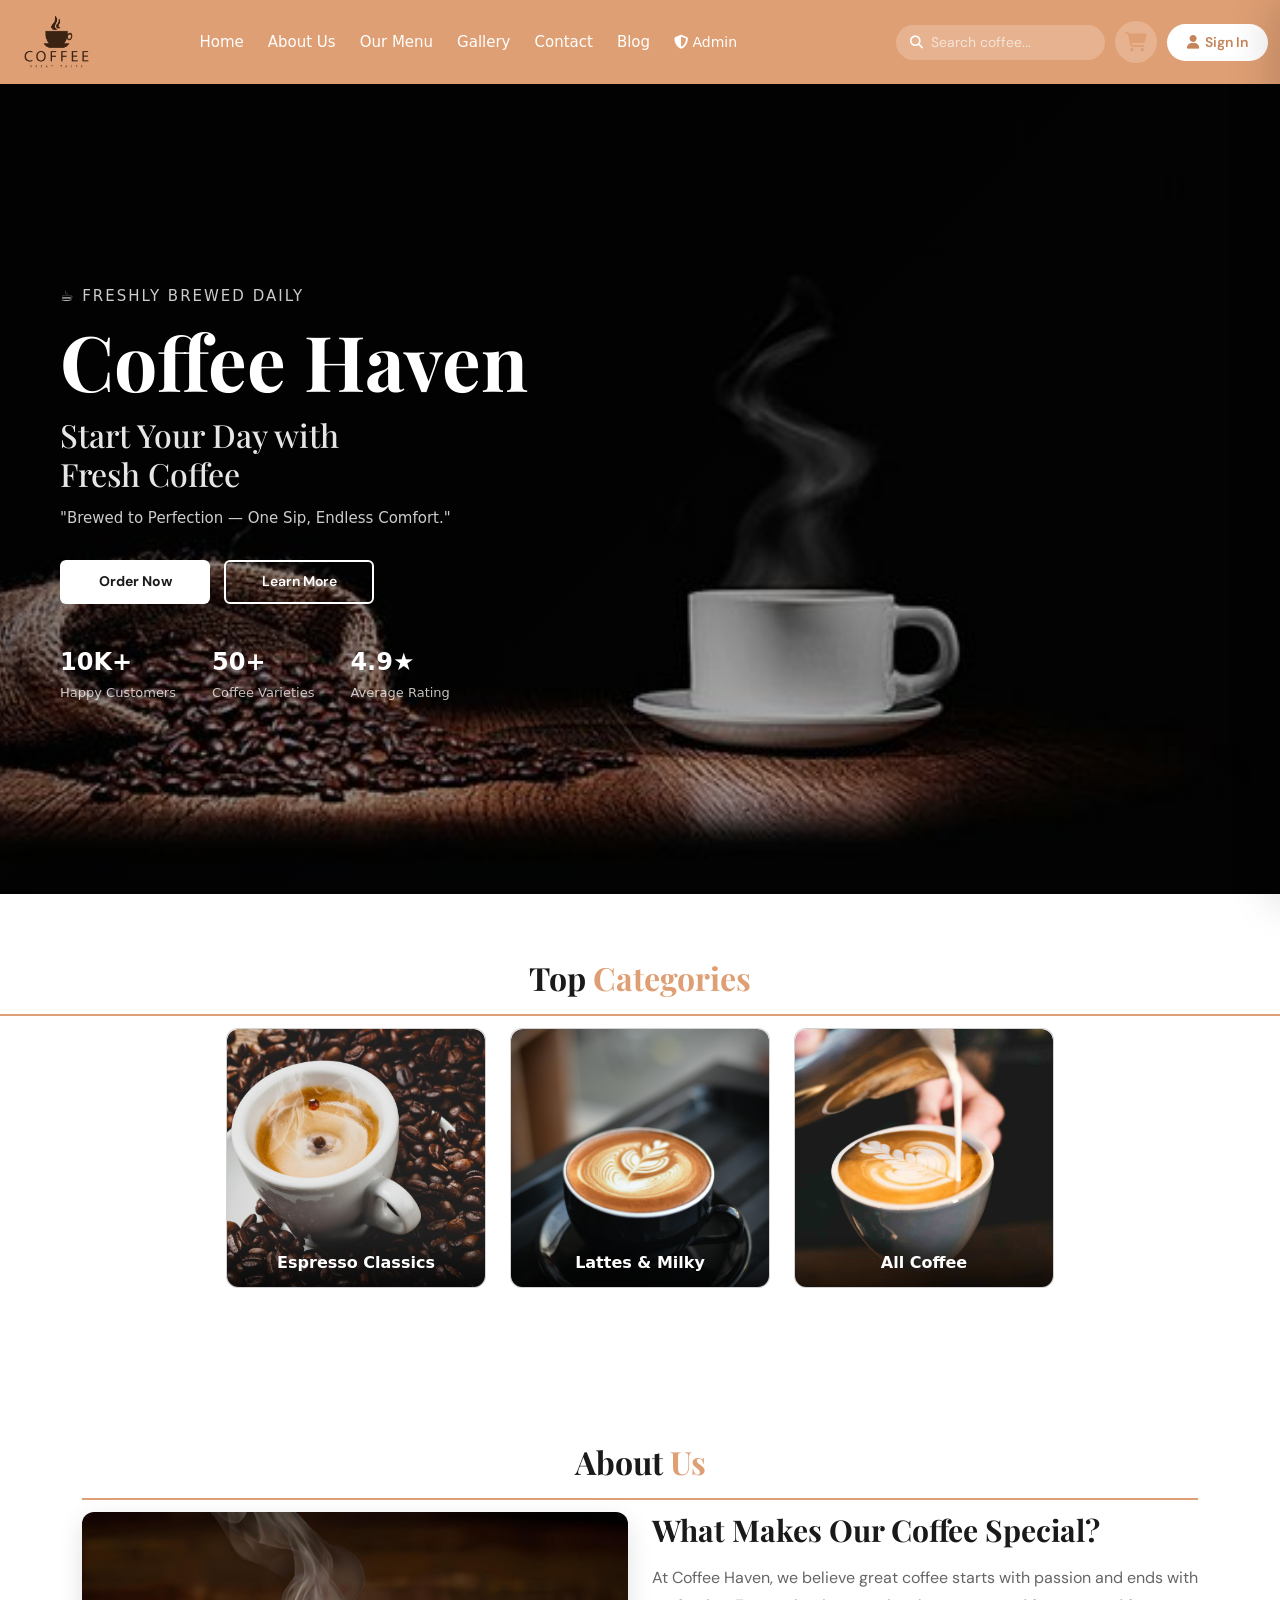
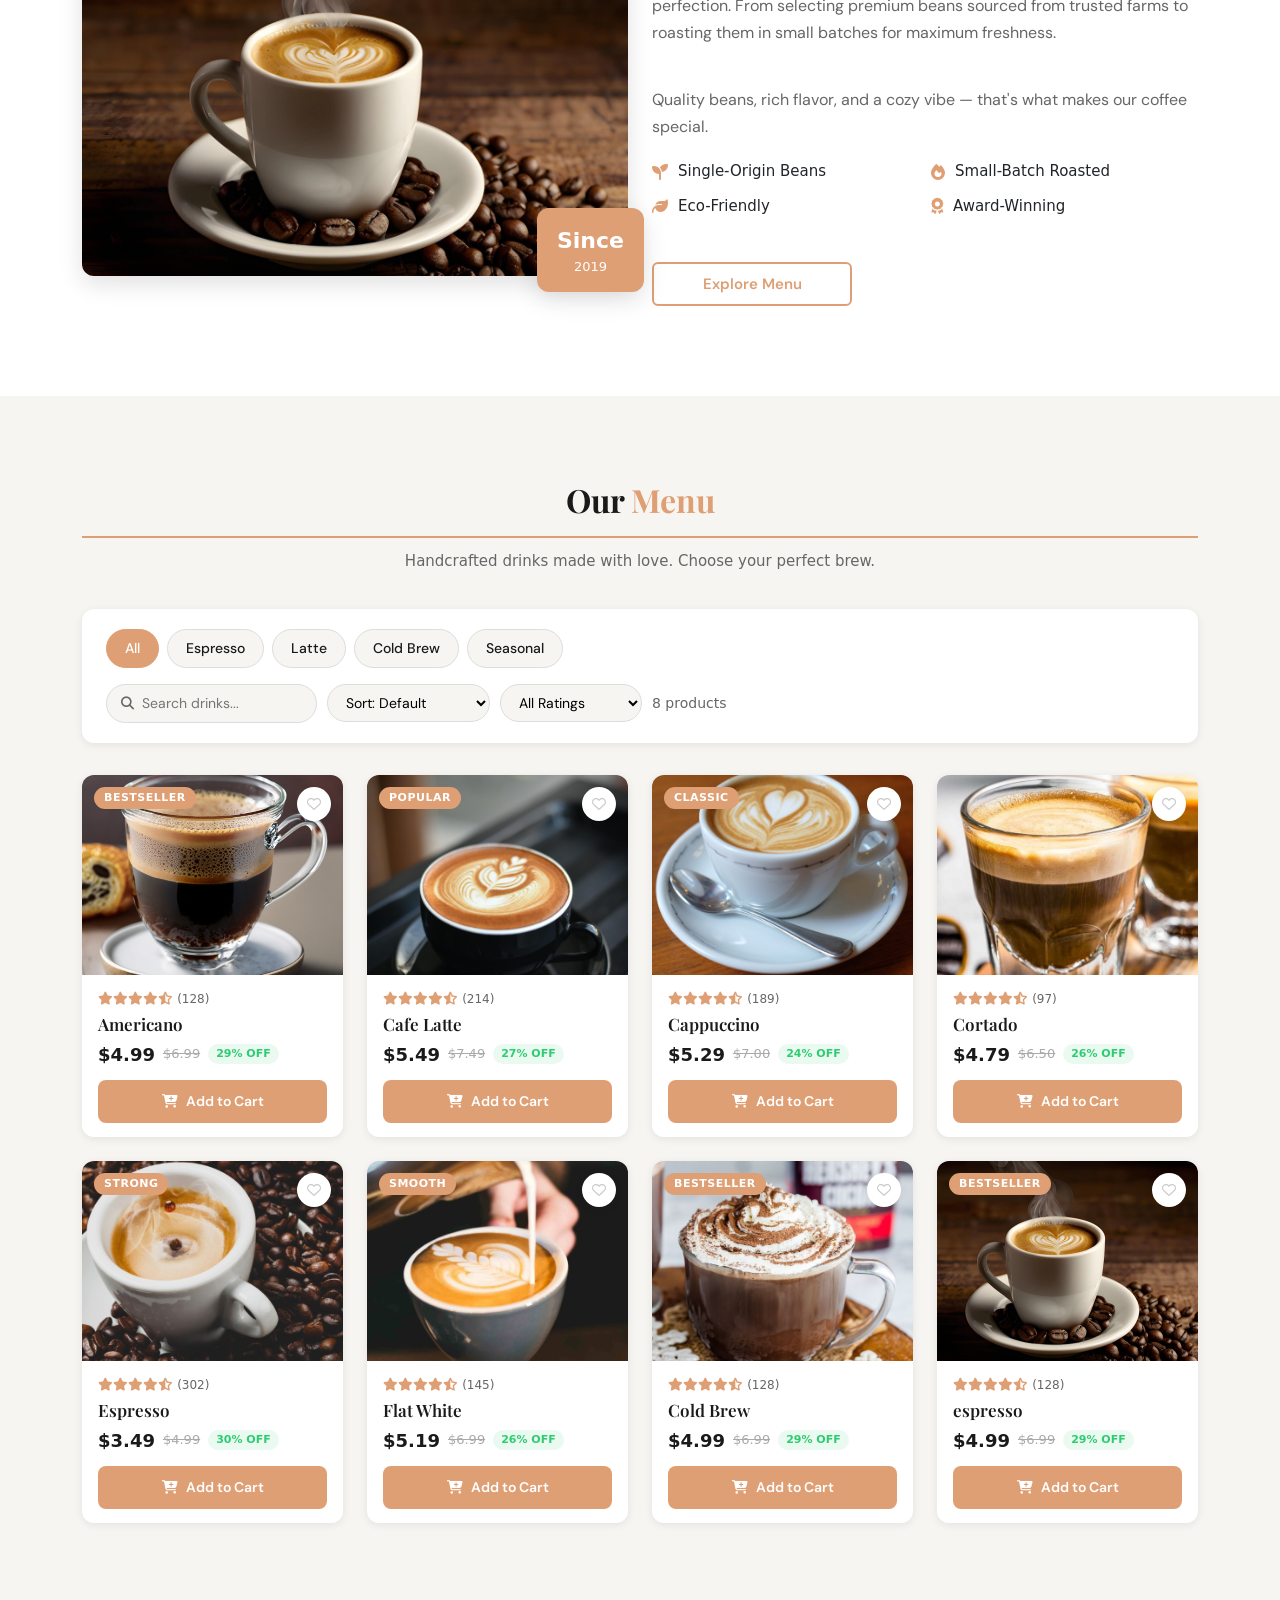
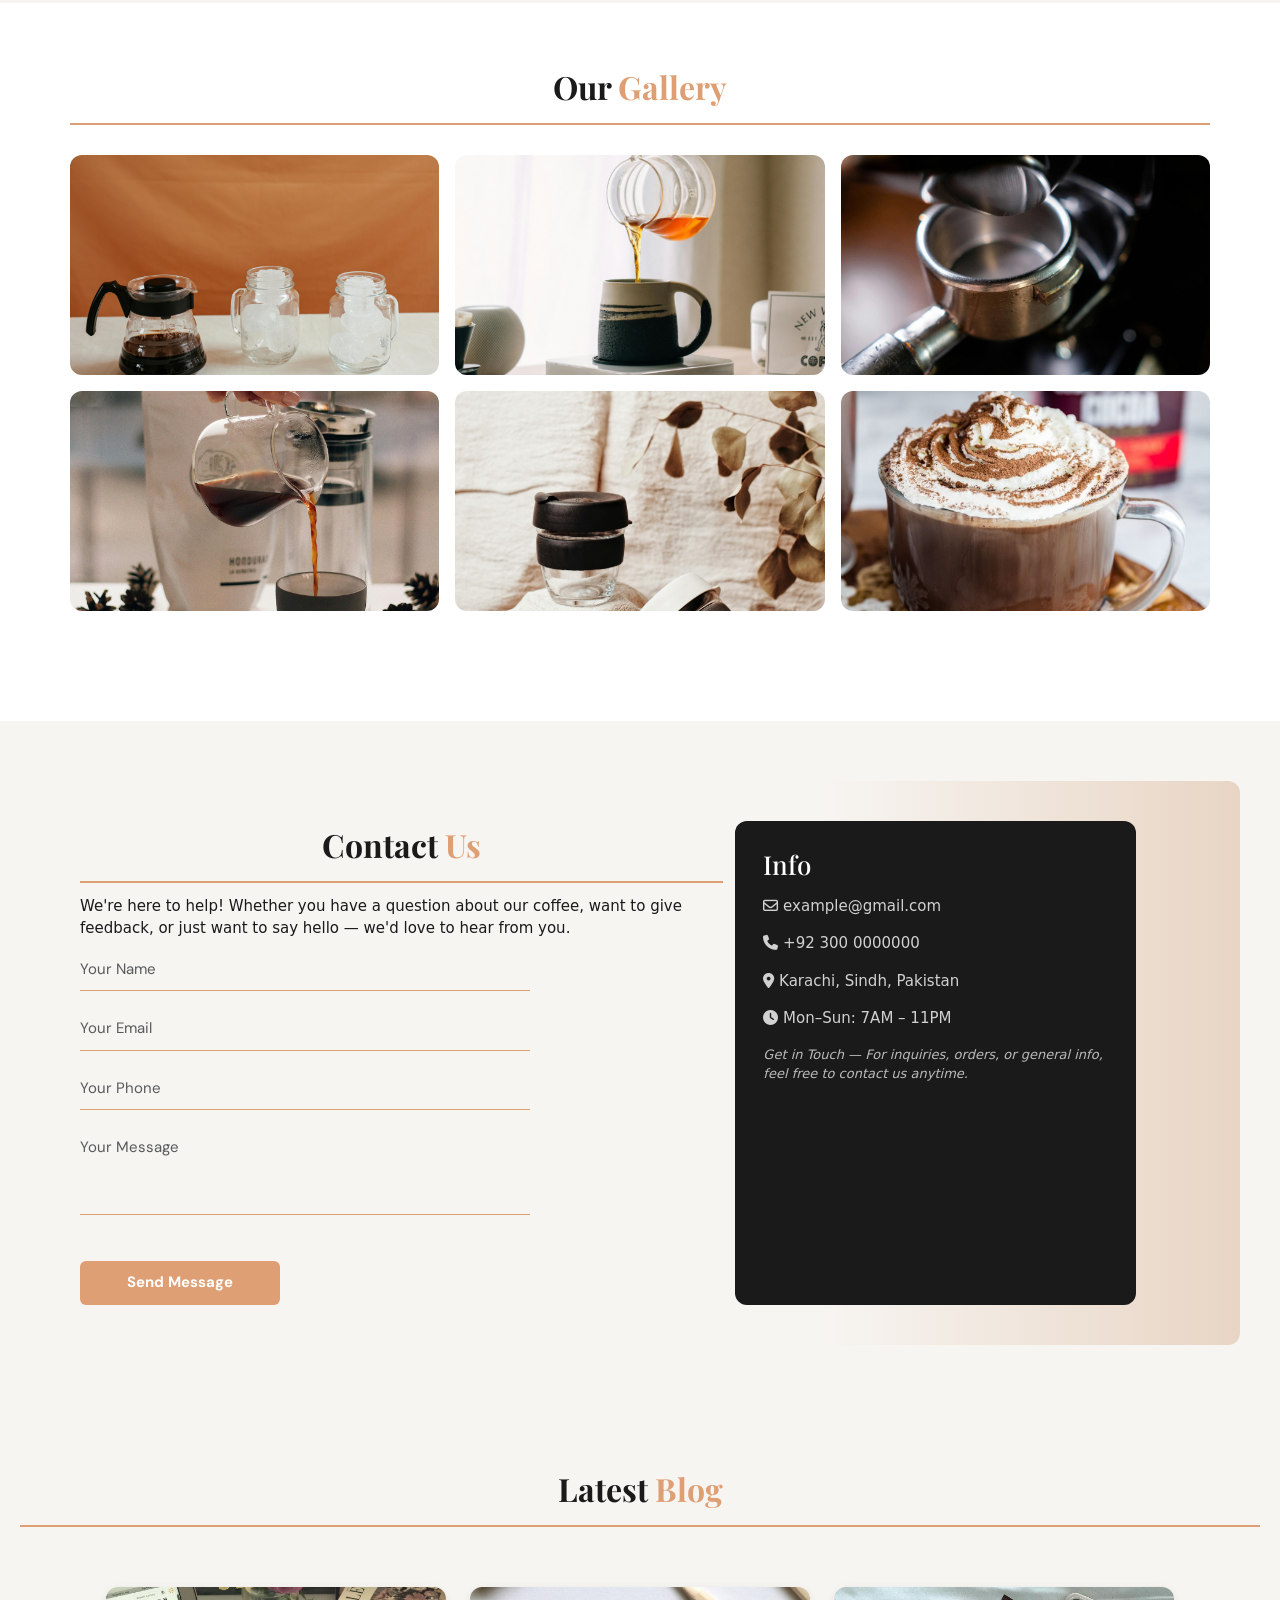
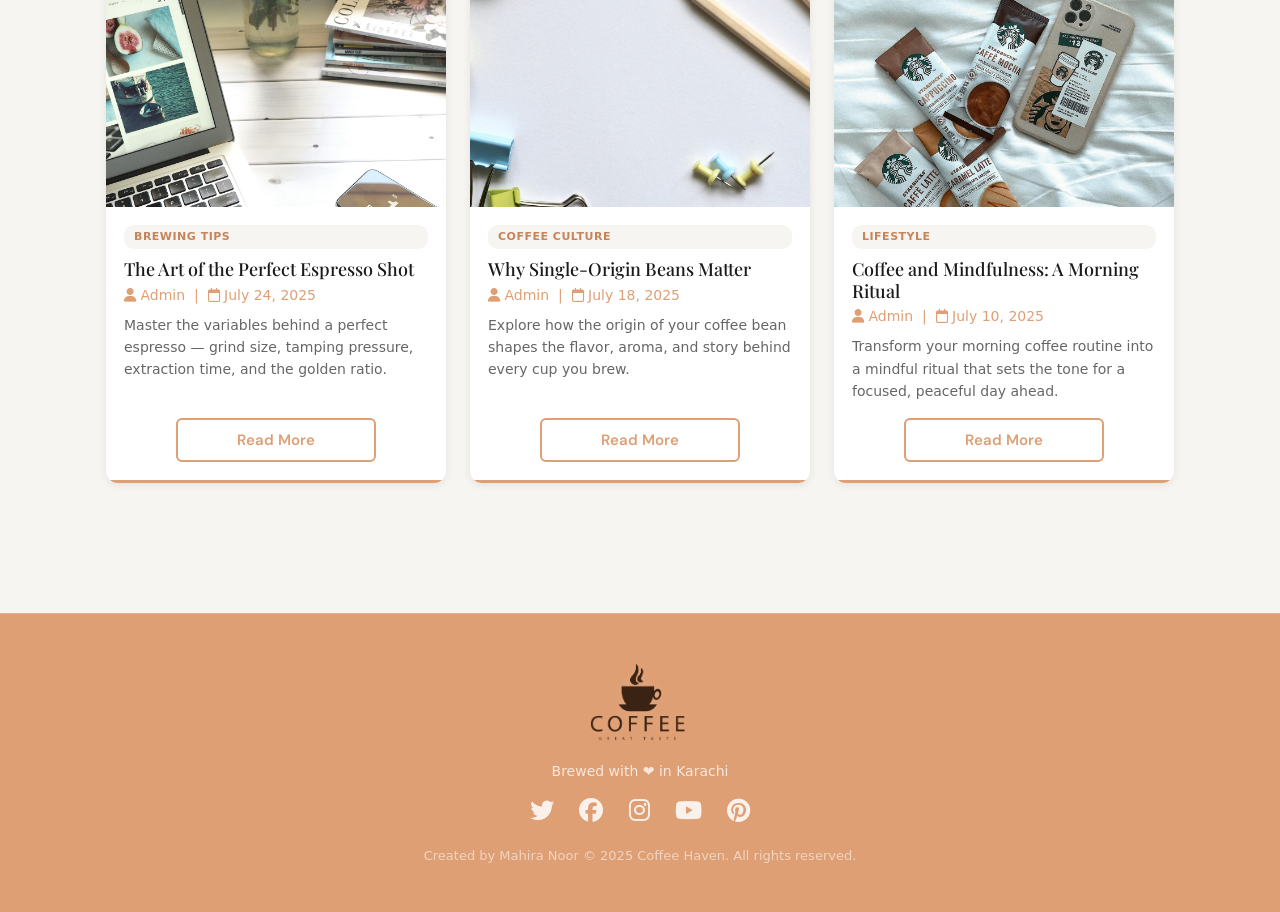
==== index.html @ 4f248456 "first commit" ====
<!DOCTYPE html>
<html lang="en">
<head>
  <meta charset="UTF-8">
  <meta name="viewport" content="width=device-width, initial-scale=1.0">
  <meta http-equiv="Cache-Control" content="no-cache, no-store, must-revalidate">
  <meta http-equiv="Pragma" content="no-cache">
  <meta http-equiv="Expires" content="0">
  <title>Coffee Haven — Premium Coffee Shop</title>
  <link rel="stylesheet" href="style.css">
  <!-- <link rel="stylesheet" href="saas.css"> -->
  <link rel="stylesheet" href="https://cdn.jsdelivr.net/npm/bootstrap@5.3.0/dist/css/bootstrap.min.css">
  <link rel="stylesheet" href="https://cdnjs.cloudflare.com/ajax/libs/font-awesome/6.7.2/css/all.min.css" crossorigin="anonymous" referrerpolicy="no-referrer" />
  <link href="https://fonts.googleapis.com/css2?family=Playfair+Display:wght@500;700&family=DM+Sans:wght@400;500;600&display=swap" rel="stylesheet">
</head>
<body>

<!-- ══════════════════════════════════════ -->
<!--  NAVBAR                               -->
<!-- ══════════════════════════════════════ -->
<nav class="navbar navbar-expand-lg" id="navbar">
  <div class="container-fluid nav-inner">
    <a class="navbar-brand" href="#" id="logo">
      <img src="assets/coffee%20png.png" alt="Coffee Haven" onerror="this.style.display='none'">
    </a>

    <button class="navbar-toggler" type="button" data-bs-toggle="collapse" data-bs-target="#navbarContent">
      <i class="fa-solid fa-bars" style="color:white; font-size:20px;"></i>
    </button>

    <div class="collapse navbar-collapse" id="navbarContent">
      <ul class="navbar-nav me-auto mb-2 mb-lg-0">
        <li class="nav-item"><a class="nav-link active" href="#">Home</a></li>
        <li class="nav-item"><a class="nav-link" href="#about">About Us</a></li>
        <li class="nav-item"><a class="nav-link" href="#menu">Our Menu</a></li>
        <li class="nav-item"><a class="nav-link" href="#gallery">Gallery</a></li>
        <li class="nav-item"><a class="nav-link" href="#contact">Contact</a></li>
        <li class="nav-item"><a class="nav-link" href="#blog">Blog</a></li>
        <li class="nav-item">
          <a class="nav-link admin-link" href="#" onclick="Admin.open(); return false;">
            <i class="fa-solid fa-shield-halved"></i> Admin
          </a>
        </li>
      </ul>

      <div class="nav-actions">
        <div class="nav-search-wrap">
          <i class="fa-solid fa-magnifying-glass"></i>
          <input type="text" id="navSearchInput" placeholder="Search coffee...">
        </div>

        <!-- Cart button -->
        <button class="nav-icon-btn" onclick="Cart.openSidebar()" title="Cart">
          <i class="fa-solid fa-cart-shopping"></i>
          <span class="cart-badge" id="cartBadge" style="display:none;">0</span>
        </button>

        <!-- Auth button (guest) -->
        <button class="nav-auth-btn" id="authBtn" onclick="Auth.showAuthModal('login')">
          <i class="fa-solid fa-user"></i> Sign In
        </button>

        <!-- Profile button (logged in) -->
        <button class="nav-profile-btn" id="profileBtn" onclick="Auth.showProfile()" style="display:none;">
          <span class="user-initial">U</span>
        </button>
      </div>
    </div>
  </div>
</nav>

<!-- ══════════════════════════════════════ -->
<!--  HERO SECTION                         -->
<!-- ══════════════════════════════════════ -->
<section id="home">
  <div class="hero-overlay"></div>
  <div class="content">
    <p class="hero-eyebrow">☕ Freshly Brewed Daily</p>
    <h2>Coffee Haven</h2>
    <h3>Start Your Day with<br>Fresh Coffee</h3>
    <p class="hero-tagline">"Brewed to Perfection — One Sip, Endless Comfort."</p>
    <div class="hero-btns">
      <button id="btn" onclick="document.getElementById('menu').scrollIntoView({behavior:'smooth'})">Order Now</button>
      <button class="hero-outline-btn" onclick="document.getElementById('about').scrollIntoView({behavior:'smooth'})">Learn More</button>
    </div>
    <div class="hero-stats">
      <div class="hero-stat"><strong>10K+</strong><span>Happy Customers</span></div>
      <div class="hero-stat"><strong>50+</strong><span>Coffee Varieties</span></div>
      <div class="hero-stat"><strong>4.9★</strong><span>Average Rating</span></div>
    </div>
  </div>
</section>

<!-- ══════════════════════════════════════ -->
<!--  TOP CATEGORIES                       -->
<!-- ══════════════════════════════════════ -->
<section id="top-cards">
  <div class="heading">Top <span>Categories</span></div>
  <div class="container">
    <div class="row">
      <div class="col-md-4 py-0 py-md-0">
        <div class="card cat-card" onclick="Products.setCategory('espresso'); document.getElementById('menu').scrollIntoView({behavior:'smooth'})">
          <img src="assets/espresso.jpg" alt="Espresso" onerror="this.src='assets/coffee%20png.png'">
          <div class="cat-label">Espresso Classics</div>
        </div>
      </div>
      <div class="col-md-4 py-0 py-md-0">
        <div class="card cat-card" onclick="Products.setCategory('latte'); document.getElementById('menu').scrollIntoView({behavior:'smooth'})">
          <img src="assets/cafe-latte.png" alt="Lattes" onerror="this.src='assets/coffee%20png.png'">
          <div class="cat-label">Lattes & Milky</div>
        </div>
      </div>
      <div class="col-md-4 py-0 py-md-0">
        <div class="card cat-card" onclick="Products.setCategory('all'); document.getElementById('menu').scrollIntoView({behavior:'smooth'})">
          <img src="assets/flat%20white.jpg" alt="All Coffee" onerror="this.src='assets/coffee%20png.png'">
          <div class="cat-label">All Coffee</div>
        </div>
      </div>
    </div>
  </div>
</section>

<!-- ══════════════════════════════════════ -->
<!--  ABOUT SECTION                        -->
<!-- ══════════════════════════════════════ -->
<section id="about">
  <div class="container">
    <div class="heading">About <span>Us</span></div>
    <div class="row align-items-center">
      <div class="col-md-6">
        <div class="about-img-wrap">
          <img src="assets/Free-Coffee-HD-image-Ai-Generated-Graphics-94843572-1.jpg" alt="About Coffee Haven" onerror="this.src='assets/coffee%20png.png'">
          <div class="about-badge"><strong>Since</strong> 2019</div>
        </div>
      </div>
      <div class="col-md-6">
        <h3>What Makes Our Coffee Special?</h3>
        <p>At Coffee Haven, we believe great coffee starts with passion and ends with perfection. From selecting premium beans sourced from trusted farms to roasting them in small batches for maximum freshness.</p>
        <br>
        <p>Quality beans, rich flavor, and a cozy vibe — that's what makes our coffee special.</p>
        <div class="about-features">
          <div class="about-feature"><i class="fa-solid fa-seedling"></i><span>Single-Origin Beans</span></div>
          <div class="about-feature"><i class="fa-solid fa-fire"></i><span>Small-Batch Roasted</span></div>
          <div class="about-feature"><i class="fa-solid fa-leaf"></i><span>Eco-Friendly</span></div>
          <div class="about-feature"><i class="fa-solid fa-award"></i><span>Award-Winning</span></div>
        </div>
        <button id="about-btn" onclick="document.getElementById('menu').scrollIntoView({behavior:'smooth'})">Explore Menu</button>
      </div>
    </div>
  </div>
</section>

<!-- ══════════════════════════════════════ -->
<!--  MENU / PRODUCT CATALOG              -->
<!-- ══════════════════════════════════════ -->
<section id="menu">
  <div class="container">
    <div class="heading">Our <span>Menu</span></div>
    <p class="section-sub">Handcrafted drinks made with love. Choose your perfect brew.</p>

    <!-- Filter Bar -->
    <div class="filter-bar">
      <div class="filter-cats">
        <button class="filter-cat-btn active" data-cat="all" onclick="Products.setCategory('all')">All</button>
        <button class="filter-cat-btn" data-cat="espresso" onclick="Products.setCategory('espresso')">Espresso</button>
        <button class="filter-cat-btn" data-cat="latte" onclick="Products.setCategory('latte')">Latte</button>
        <button class="filter-cat-btn" data-cat="cold" onclick="Products.setCategory('cold')">Cold Brew</button>
        <button class="filter-cat-btn" data-cat="seasonal" onclick="Products.setCategory('seasonal')">Seasonal</button>
      </div>
      <div class="filter-controls">
        <div class="search-box">
          <i class="fa-solid fa-magnifying-glass"></i>
          <input type="text" id="catalogSearch" placeholder="Search drinks...">
        </div>
        <select class="filter-select" onchange="Products.setSort(this.value)">
          <option value="default">Sort: Default</option>
          <option value="low">Price: Low → High</option>
          <option value="high">Price: High → Low</option>
          <option value="rating">Top Rated</option>
          <option value="popular">Most Popular</option>
        </select>
        <select class="filter-select" onchange="Products.setRating(this.value)">
          <option value="0">All Ratings</option>
          <option value="4">4★ & above</option>
          <option value="4.5">4.5★ & above</option>
        </select>
        <span class="result-count" id="resultCount">6 products</span>
      </div>
    </div>

    <!-- Product Grid -->
    <div class="product-grid" id="productGrid">
      <!-- Rendered by JS -->
    </div>
  </div>
</section>

<!-- ══════════════════════════════════════ -->
<!--  GALLERY SECTION                      -->
<!-- ══════════════════════════════════════ -->
<div class="container" id="gallery">
  <div class="heading">Our <span>Gallery</span></div>
  <div class="gallery-grid">
    <div class="gallery-item"><img src="assets/Untitled%20design%20(9).png" alt="" onerror="this.style.display='none'"><div class="gallery-overlay"><i class="fa-solid fa-expand"></i></div></div>
    <div class="gallery-item"><img src="assets/Untitled design (11).png" alt="" onerror="this.style.display='none'"><div class="gallery-overlay"><i class="fa-solid fa-expand"></i></div></div>
    <div class="gallery-item"><img src="assets/Untitled design (14).png" alt="" onerror="this.style.display='none'"><div class="gallery-overlay"><i class="fa-solid fa-expand"></i></div></div>
    <div class="gallery-item"><img src="assets/Untitled design (15).png" alt="" onerror="this.style.display='none'"><div class="gallery-overlay"><i class="fa-solid fa-expand"></i></div></div>
    <div class="gallery-item"><img src="assets/Untitled design (16).png" alt="" onerror="this.style.display='none'"><div class="gallery-overlay"><i class="fa-solid fa-expand"></i></div></div>
    <div class="gallery-item"><img src="assets/Untitleddesign.png" alt="" onerror="this.style.display='none'"><div class="gallery-overlay"><i class="fa-solid fa-expand"></i></div></div>
  </div>
</div>

<!-- ══════════════════════════════════════ -->
<!--  CONTACT SECTION                      -->
<!-- ══════════════════════════════════════ -->
<section id="contact">
  <div class="container">
    <div class="row">
      <div class="col-md-7">
        <div class="heading">Contact <span>Us</span></div>
        <p>We're here to help! Whether you have a question about our coffee, want to give feedback, or just want to say hello — we'd love to hear from you.</p>
        <input type="text" placeholder="Your Name" class="form-control mb-3">
        <input type="email" placeholder="Your Email" class="form-control mb-3">
        <input type="number" placeholder="Your Phone" class="form-control mb-3">
        <textarea placeholder="Your Message" class="form-control mb-3" rows="3"></textarea>
        <button id="contact-btn" onclick="Toast.show('Message sent! We\'ll reply soon ☕', 'success')">Send Message</button>
      </div>
      <div class="col-md-5" id="col">
        <h1>Info</h1>
        <p><i class="fa-regular fa-envelope"></i> example@gmail.com</p>
        <p><i class="fa-solid fa-phone"></i> +92 300 0000000</p>
        <p><i class="fa-solid fa-location-dot"></i> Karachi, Sindh, Pakistan</p>
        <p><i class="fa-solid fa-clock"></i> Mon–Sun: 7AM – 11PM</p>
        <p class="contact-footer-note">Get in Touch — For inquiries, orders, or general info, feel free to contact us anytime.</p>
      </div>
    </div>
  </div>
</section>

<!-- ══════════════════════════════════════ -->
<!--  BLOG SECTION                         -->
<!-- ══════════════════════════════════════ -->
<section id="blog">
  <div class="heading">Latest <span>Blog</span></div>
  <div class="container">
    <div class="row">
      <div class="col-md-4 py-3 py-md-0">
        <div class="blog-card">
          <img src="assets/Untitled%20design%20(17).png" alt="" onerror="this.style.display='none'">
          <div class="blog-body">
            <span class="blog-tag">Brewing Tips</span>
            <h3>The Art of the Perfect Espresso Shot</h3>
            <h5><i class="fa-solid fa-user"></i> Admin &nbsp;|&nbsp; <i class="fa-regular fa-calendar"></i> July 24, 2025</h5>
            <p>Master the variables behind a perfect espresso — grind size, tamping pressure, extraction time, and the golden ratio.</p>
            <button id="blog-btn" onclick="Toast.show('Blog coming soon! ☕', 'info')">Read More</button>
          </div>
        </div>
      </div>
      <div class="col-md-4 py-3 py-md-0">
        <div class="blog-card">
          <img src="assets/Untitled%20design%20(18).png" alt="" onerror="this.style.display='none'">
          <div class="blog-body">
            <span class="blog-tag">Coffee Culture</span>
            <h3>Why Single-Origin Beans Matter</h3>
            <h5><i class="fa-solid fa-user"></i> Admin &nbsp;|&nbsp; <i class="fa-regular fa-calendar"></i> July 18, 2025</h5>
            <p>Explore how the origin of your coffee bean shapes the flavor, aroma, and story behind every cup you brew.</p>
            <button id="blog-btn" onclick="Toast.show('Blog coming soon! ☕', 'info')">Read More</button>
          </div>
        </div>
      </div>
      <div class="col-md-4 py-3 py-md-0">
        <div class="blog-card">
          <img src="assets/Untitled%20design%20(19).png" alt="" onerror="this.style.display='none'">
          <div class="blog-body">
            <span class="blog-tag">Lifestyle</span>
            <h3>Coffee and Mindfulness: A Morning Ritual</h3>
            <h5><i class="fa-solid fa-user"></i> Admin &nbsp;|&nbsp; <i class="fa-regular fa-calendar"></i> July 10, 2025</h5>
            <p>Transform your morning coffee routine into a mindful ritual that sets the tone for a focused, peaceful day ahead.</p>
            <button id="blog-btn" onclick="Toast.show('Blog coming soon! ☕', 'info')">Read More</button>
          </div>
        </div>
      </div>
    </div>
  </div>
</section>

<!-- ══════════════════════════════════════ -->
<!--  FOOTER                               -->
<!-- ══════════════════════════════════════ -->
<footer id="footer">
  <div class="footer-logo text-center">
    <img src="assets/coffee%20png.png" alt="Coffee Haven" onerror="this.style.display='none'">
    <p class="footer-tagline">Brewed with ❤️ in Karachi</p>
  </div>
  <div class="social-links text-center">
    <a href="#"><i class="fa-brands fa-twitter"></i></a>
    <a href="#"><i class="fa-brands fa-facebook"></i></a>
    <a href="#"><i class="fa-brands fa-instagram"></i></a>
    <a href="#"><i class="fa-brands fa-youtube"></i></a>
    <a href="#"><i class="fa-brands fa-pinterest"></i></a>
  </div>
  <p class="footer-copy">Created by Mahira Noor © 2025 Coffee Haven. All rights reserved.</p>
</footer>


<!-- ══════════════════════════════════════ -->
<!--  CART SIDEBAR                         -->
<!-- ══════════════════════════════════════ -->
<div class="cart-overlay" id="cartOverlay"></div>
<div class="cart-sidebar" id="cartSidebar">
  <div class="cart-header">
    <h3><i class="fa-solid fa-cart-shopping"></i> Your Cart</h3>
    <button class="cart-close" onclick="Cart.closeSidebar()"><i class="fa-solid fa-xmark"></i></button>
  </div>
  <div class="cart-body" id="cartItems"></div>
  <div class="cart-footer">
    <div class="cart-total-row">
      <span>Total</span>
      <strong id="cartTotal">$0.00</strong>
    </div>
    <button class="checkout-btn" onclick="Cart.closeSidebar(); Checkout.open()">
      <i class="fa-solid fa-lock"></i> Proceed to Checkout
    </button>
    <button class="clear-cart-btn" onclick="Cart.clear()">Clear Cart</button>
  </div>
</div>


<!-- ══════════════════════════════════════ -->
<!--  TOAST CONTAINER                      -->
<!-- ══════════════════════════════════════ -->
<div class="toast-container" id="toastContainer"></div>


<!-- ══════════════════════════════════════ -->
<!--  MODAL: AUTH                          -->
<!-- ══════════════════════════════════════ -->
<div class="modal" id="authModal">
  <div class="modal-box modal-sm">
    <button class="modal-close" onclick="Modal.close('authModal')"><i class="fa-solid fa-xmark"></i></button>
    <div class="modal-brand"><i class="fa-solid fa-mug-hot"></i> Coffee Haven</div>
    <div class="auth-tabs">
      <button class="auth-tab active" data-tab="login" onclick="Auth.switchTab('login')">Login</button>
      <button class="auth-tab" data-tab="register" onclick="Auth.switchTab('register')">Register</button>
    </div>
    <!-- Login Form -->
    <form class="auth-form active" id="loginFormEl">
        <h3>Welcome back ☕</h3>
        <input type="email" id="loginEmail" class="form-control mb-3" placeholder="Email address" required>
        <input type="password" id="loginPass" class="form-control mb-3" placeholder="Password" required>
        <button type="submit" class="add-to-cart-btn w-100">Login</button>
      <p class="auth-switch">Don't have an account? <a href="#" onclick="Auth.switchTab('register')">Register</a></p>
    </form>
    <!-- Register Form -->
    <form class="auth-form" id="registerFormEl">
        <h3>Create Account ☕</h3>
        <input type="text" id="regName" class="form-control mb-3" placeholder="Full name" required>
        <input type="email" id="regEmail" class="form-control mb-3" placeholder="Email address" required>
        <input type="password" id="regPass" class="form-control mb-3" placeholder="Password (min 6 chars)" required minlength="6">
        <button type="submit" class="add-to-cart-btn w-100">Create Account</button>
      <p class="auth-switch">Already have an account? <a href="#" onclick="Auth.switchTab('login')">Login</a></p>
    </form>
  </div>
</div>


<!-- ══════════════════════════════════════ -->
<!--  MODAL: PROFILE                       -->
<!-- ══════════════════════════════════════ -->
<div class="modal" id="profileModal">
  <div class="modal-box">
    <button class="modal-close" onclick="Modal.close('profileModal')"><i class="fa-solid fa-xmark"></i></button>
    <div id="profileContent"></div>
  </div>
</div>


<!-- ══════════════════════════════════════ -->
<!--  MODAL: PRODUCT DETAIL                -->
<!-- ══════════════════════════════════════ -->
<div class="modal" id="productDetailModal">
  <div class="modal-box modal-wide">
    <button class="modal-close" onclick="Modal.close('productDetailModal')"><i class="fa-solid fa-xmark"></i></button>
    <div class="product-detail-layout" id="productDetailContent"></div>
  </div>
</div>


<!-- ══════════════════════════════════════ -->
<!--  MODAL: CHECKOUT                      -->
<!-- ══════════════════════════════════════ -->
<div class="modal" id="checkoutModal">
  <div class="modal-box modal-wide">
    <button class="modal-close" onclick="Modal.close('checkoutModal')"><i class="fa-solid fa-xmark"></i></button>
    <h2 class="checkout-title"><i class="fa-solid fa-lock"></i> Secure Checkout</h2>

    <!-- Step Indicators -->
    <div class="checkout-steps">
      <div class="checkout-step-indicator active" data-step="1">
        <div class="step-circle">1</div><span>Shipping</span>
      </div>
      <div class="step-line"></div>
      <div class="checkout-step-indicator" data-step="2">
        <div class="step-circle">2</div><span>Payment</span>
      </div>
      <div class="step-line"></div>
      <div class="checkout-step-indicator" data-step="3">
        <div class="step-circle">3</div><span>Review</span>
      </div>
      <div class="step-line"></div>
      <div class="checkout-step-indicator" data-step="4">
        <div class="step-circle">4</div><span>Confirmed</span>
      </div>
    </div>

    <!-- Step 1: Shipping -->
    <div class="checkout-step-pane active" id="checkoutStep1">
      <h4>Shipping Information</h4>
      <div class="checkout-form-grid">
        <input type="text" id="shippingName" class="form-control" placeholder="Full Name">
        <input type="email" id="shippingEmail" class="form-control" placeholder="Email Address">
        <input type="text" id="shippingAddress" class="form-control" placeholder="Street Address" style="grid-column:1/-1">
        <input type="text" id="shippingCity" class="form-control" placeholder="City">
        <input type="tel" id="shippingPhone" class="form-control" placeholder="Phone Number">
      </div>
      <div class="checkout-nav"><button class="add-to-cart-btn" onclick="Checkout.next()">Next: Payment <i class="fa-solid fa-arrow-right"></i></button></div>
    </div>

    <!-- Step 2: Payment -->
    <div class="checkout-step-pane" id="checkoutStep2">
      <h4>Payment Method</h4>
      <div class="payment-methods">
        <label class="pay-method-card">
          <input type="radio" name="payMethod" value="card" onchange="togglePaymentFields()">
          <div class="pay-method-body">
            <i class="fa-solid fa-credit-card"></i>
            <span>Credit / Debit Card</span>
          </div>
        </label>
        <label class="pay-method-card">
          <input type="radio" name="payMethod" value="cod" onchange="togglePaymentFields()">
          <div class="pay-method-body">
            <i class="fa-solid fa-money-bill-wave"></i>
            <span>Cash on Delivery</span>
          </div>
        </label>
        <label class="pay-method-card">
          <input type="radio" name="payMethod" value="easypaisa" onchange="togglePaymentFields()">
          <div class="pay-method-body">
            <i class="fa-solid fa-mobile-screen"></i>
            <span>EasyPaisa / JazzCash</span>
          </div>
        </label>
      </div>
      <div id="cardFields" style="display:none; margin-top:16px;">
        <input type="text" id="cardNumber" class="form-control mb-3" placeholder="Card Number (16 digits)" maxlength="19" oninput="formatCardNumber(this)">
        <div class="row">
          <div class="col-6"><input type="text" id="cardExpiry" class="form-control mb-3" placeholder="MM/YY" maxlength="5" oninput="formatExpiry(this)"></div>
          <div class="col-6"><input type="text" id="cardCvv" class="form-control mb-3" placeholder="CVV" maxlength="3"></div>
        </div>
      </div>
      <div class="checkout-nav">
        <button class="admin-cancel-btn" onclick="Checkout.prev()"><i class="fa-solid fa-arrow-left"></i> Back</button>
        <button class="add-to-cart-btn" onclick="Checkout.next()">Review Order <i class="fa-solid fa-arrow-right"></i></button>
      </div>
    </div>

    <!-- Step 3: Review -->
    <div class="checkout-step-pane" id="checkoutStep3">
      <h4>Order Review</h4>
      <div id="orderSummaryItems"></div>
      <div class="checkout-nav">
        <button class="admin-cancel-btn" onclick="Checkout.prev()"><i class="fa-solid fa-arrow-left"></i> Back</button>
        <button class="place-order-btn" onclick="Checkout.placeOrder()">
          <i class="fa-solid fa-check"></i> Place Order — <span id="confirmTotal">$0.00</span>
        </button>
      </div>
    </div>

    <!-- Step 4: Confirmation -->
    <div class="checkout-step-pane" id="checkoutStep4">
      <div id="confirmationContent"></div>
    </div>
  </div>
</div>


<!-- ══════════════════════════════════════ -->
<!--  MODAL: ADMIN DASHBOARD               -->
<!-- ══════════════════════════════════════ -->
<div class="modal" id="adminModal">
  <div class="modal-box modal-full">
    <button class="modal-close" onclick="Modal.close('adminModal')"><i class="fa-solid fa-xmark"></i></button>
    <div id="adminContent"></div>
  </div>
</div>


<!-- Scripts -->
<script src="https://cdn.jsdelivr.net/npm/bootstrap@5.3.0/dist/js/bootstrap.bundle.min.js"></script>
<script src="js/app.js"></script>
<script src="js/cart.js"></script>
<script src="js/auth.js"></script>
<script src="js/products.js"></script>
<script src="js/checkout.js"></script>
<script src="js/admin.js"></script>
<script src="js/UI.js"></script>
</body>
</html>
---- style.css ----
/* ============================================================
   COFFEE HAVEN — COMBINED & FULLY RESPONSIVE STYLESHEET
   Merged from style.css + saas-upgrade.css
   ============================================================ */

/* ── GOOGLE FONTS ────────────────────── */
@import url('https://fonts.googleapis.com/css2?family=Playfair+Display:wght@400;500;600;700&family=DM+Sans:wght@400;500;600;700&display=swap');

/* ── CSS VARIABLES ───────────────────── */
:root {
  --primary: #df9f74;
  --primary-dark: #c5845a;
  --primary-light: #f7f5f2;
  --black: #1a1a1a;
  --white: #ffffff;
  --gray: #666;
  --gray-light: #f0ede9;
  --shadow-sm: 0 2px 8px rgba(0,0,0,0.08);
  --shadow-md: 0 8px 24px rgba(0,0,0,0.12);
  --shadow-lg: 0 20px 60px rgba(0,0,0,0.18);
  --radius: 12px;
  --radius-sm: 8px;
  --transition: 0.3s ease;
  --font-display: 'Playfair Display', serif;
  --font-body: 'DM Sans', sans-serif;
}

/* ── GLOBAL RESET ────────────────────── */
*, *::before, *::after {
  margin: 0;
  padding: 0;
  box-sizing: border-box;
}

html {
  scroll-behavior: smooth;
  font-size: 16px;
}

html::-webkit-scrollbar { width: 8px; }
html::-webkit-scrollbar-track { background: transparent; }
html::-webkit-scrollbar-thumb { background: var(--primary); border-radius: 5px; }

body {
  font-family: var(--font-body);
  background: var(--white);
  color: var(--black);
  overflow-x: hidden;
  line-height: 1.6;
}

body.modal-open { overflow: hidden; }

img { max-width: 100%; display: block; }

.all-content { background: var(--primary-light); }

/* ── NAVBAR ──────────────────────────── */
#navbar {
  position: sticky;
  top: 0;
  z-index: 1000;
  background: var(--primary);
  transition: background var(--transition), box-shadow var(--transition);
  padding: 3px 0;
}

#navbar.scrolled {
  background: rgba(223, 159, 116, 0.97);
  box-shadow: 0 4px 20px rgba(0,0,0,0.15);
  backdrop-filter: blur(10px);
}

.nav-inner {
  display: flex;
  align-items: center;
  gap: 16px;
  padding: 8px 40px;
  flex-wrap: wrap;
}

#logo {
  display: flex;
  align-items: center;
  gap: 10px;
  text-decoration: none;
  margin-right: 8px;
}

#logo img {
  width: 68px;
  height: auto;
  object-fit: contain;
  border-radius: 5px;
  margin-left: 12px;
}

.logo-text {
  font-family: var(--font-display);
  color: white;
  font-size: 20px;
  font-weight: 700;
}

.navbar-nav {
  display: flex;
  align-items: center;
  list-style: none;
  justify-content: center;
  gap: 8px;
  margin: 0 auto;
  padding: 0;
}

.nav-item .nav-link,
.nav-link {
  color: white !important;
  font-weight: 500;
  font-size: 15px;
  padding: 8px 14px;
  border-radius: 6px;
  text-decoration: none;
  transition: background var(--transition), opacity var(--transition);
  display: block;
}

.nav-item .nav-link:hover,
.nav-link:hover {
  background: rgba(255,255,255,0.2);
  opacity: 1;
}

.admin-link { color: rgba(255,255,255,0.85) !important; font-size: 14px !important; }

.nav-actions {
  display: flex;
  align-items: center;
  gap: 10px;
  margin-left: auto;
}

.nav-search-wrap {
  display: flex;
  align-items: center;
  background: rgba(255,255,255,0.2);
  border-radius: 20px;
  padding: 7px 14px;
  gap: 8px;
}

.nav-search-wrap i { color: white; font-size: 13px; }

.nav-search-wrap input {
  background: transparent;
  border: none;
  outline: none;
  color: white;
  font-size: 14px;
  width: 160px;
  font-family: var(--font-body);
}

.nav-search-wrap input::placeholder { color: rgba(255,255,255,0.65); }

.nav-icon-btn {
  background: rgba(255,255,255,0.2);
  border: none;
  color: white;
  width: 42px;
  height: 42px;
  border-radius: 50%;
  cursor: pointer;
  position: relative;
  display: flex;
  align-items: center;
  justify-content: center;
  transition: background var(--transition);
  font-size: 16px;
}

.nav-icon-btn:hover { background: rgba(255,255,255,0.35); }

.cart-badge {
  position: absolute;
  top: -4px;
  right: -4px;
  background: #e74c3c;
  color: white;
  width: 18px;
  height: 18px;
  border-radius: 50%;
  font-size: 10px;
  font-weight: 700;
  display: flex;
  align-items: center;
  justify-content: center;
}

.nav-auth-btn {
  background: white;
  color: var(--primary-dark);
  border: none;
  border-radius: 20px;
  padding: 8px 20px;
  font-weight: 600;
  font-size: 14px;
  cursor: pointer;
  transition: var(--transition);
  display: flex;
  align-items: center;
  gap: 6px;
  font-family: var(--font-body);
}

.nav-auth-btn:hover { background: var(--primary-dark); color: white; }

.nav-profile-btn {
  background: white;
  border: none;
  width: 40px;
  height: 40px;
  border-radius: 50%;
  cursor: pointer;
  font-weight: 700;
  font-size: 16px;
  color: var(--primary-dark);
  display: flex;
  align-items: center;
  justify-content: center;
}

.user-initial {
  display: flex;
  align-items: center;
  justify-content: center;
  width: 100%;
  height: 100%;
}

/* Navbar responsive toggle button for Bootstrap compatibility */
.navbar-toggler { border: 2px solid white; }
.navbar-toggler-icon { background-image: url("data:image/svg+xml,%3csvg xmlns='http://www.w3.org/2000/svg' viewBox='0 0 30 30'%3e%3cpath stroke='white' stroke-linecap='round' stroke-miterlimit='10' stroke-width='2' d='M4 7h22M4 15h22M4 23h22'/%3e%3c/svg%3e"); }

/* ── HERO / HOME SECTION ─────────────── */
#home {
  position: relative;
  width: 100%;
  min-height: 90vh;
  background-image: url(assets/Heropage.jpg);
  background-repeat: no-repeat;
  background-size: cover;
  background-position: 88% center;
  display: flex;
  align-items: center;
}

.hero-overlay {
  position: absolute;
  inset: 0;
  background: linear-gradient(135deg, rgba(0,0,0,0.58) 0%, rgba(0,0,0,0.22) 100%);
}

#home .content {
  position: relative;
  z-index: 2;
  padding: 60px 60px;
  animation: heroFadeIn 0.9s ease both;
  max-width: 700px;
}

@keyframes heroFadeIn {
  from { opacity: 0; transform: translateY(30px); }
  to { opacity: 1; transform: translateY(0); }
}

.hero-eyebrow {
  color: var(--primary);
  font-size: 14px;
  font-weight: 600;
  letter-spacing: 2px;
  text-transform: uppercase;
  margin-bottom: 12px;
}

#home .content h2 {
  font-family: var(--font-display);
  font-size: clamp(40px, 6vw, 80px);
  font-weight: 700;
  color: white;
  line-height: 1.05;
  margin-bottom: 16px;
}

#home .content h3 {
  font-family: var(--font-display);
  font-size: clamp(20px, 3vw, 32px);
  color: rgba(255,255,255,0.9);
  font-weight: 500;
  margin-bottom: 14px;
}

.hero-tagline {
  color: rgba(255,255,255,0.8);
  font-size: clamp(14px, 1.5vw, 16px);
  margin-bottom: 30px;
}

#home .content p {
  color: rgba(255,255,255,0.8);
  font-size: 15px;
  font-weight: 500;
  margin-top: 10px;
}

.hero-btns {
  display: flex;
  gap: 14px;
  flex-wrap: wrap;
  margin-bottom: 40px;
}

#btn {
  min-width: 150px;
  height: 44px;
  padding: 0 24px;
  background-color: white;
  color: var(--black);
  border-radius: 6px;
  font-weight: 700;
  font-size: 14px;
  border: none;
  transition: var(--transition);
  cursor: pointer;
  font-family: var(--font-body);
}

#btn:hover { background-color: var(--primary); color: white; }

.hero-outline-btn {
  background: transparent;
  border: 2px solid white;
  color: white;
  min-width: 150px;
  height: 44px;
  padding: 0 24px;
  border-radius: 6px;
  font-weight: 600;
  font-size: 14px;
  cursor: pointer;
  transition: var(--transition);
  font-family: var(--font-body);
}

.hero-outline-btn:hover { background: white; color: var(--primary-dark); }

.hero-stats {
  display: flex;
  gap: 36px;
  flex-wrap: wrap;
}

.hero-stat { color: white; }
.hero-stat strong { display: block; font-size: 24px; font-weight: 700; }
.hero-stat span { font-size: 13px; opacity: 0.75; }

/* ── SECTION SHARED ──────────────────── */
.heading {
  text-align: center;
  color: var(--black);
  font-size: clamp(24px, 3vw, 32px);
  font-weight: 700;
  font-family: var(--font-display);
  margin-bottom: 12px;
  border-bottom: 2px solid var(--primary);
  padding-bottom: 12px;
}

.heading span { color: var(--primary); }

.section-sub {
  text-align: center;
  color: var(--gray);
  font-size: 15px;
  margin-bottom: 36px;
}

/* ── ABOUT SECTION ───────────────────── */
#about {
  width: 100%;
  padding: 70px 0;
  background: var(--white);
}

#about .container { padding-top: 0; }

.about-img-wrap {
  position: relative;
  border-radius: var(--radius);
  overflow: visible;
  margin-bottom: 30px;
}

.about-img-wrap img {
  width: 100%;
  border-radius: var(--radius);
  box-shadow: var(--shadow-md);
}

#about .card {
  border-radius: var(--radius);
  margin-bottom: 20px;
  overflow: hidden;
}

#about .card img {
  border-radius: var(--radius);
  width: 100%;
  height: auto;
  object-fit: cover;
}

.about-badge {
  position: absolute;
  bottom: -16px;
  right: -16px;
  background: var(--primary);
  color: white;
  padding: 16px 20px;
  border-radius: var(--radius);
  font-size: 13px;
  text-align: center;
  box-shadow: var(--shadow-md);
}

.about-badge strong { display: block; font-size: 22px; font-weight: 700; }

.about-features {
  display: grid;
  grid-template-columns: 1fr 1fr;
  gap: 12px;
  margin: 20px 0;
}

.about-feature {
  display: flex;
  align-items: center;
  gap: 10px;
  font-size: 15px;
  font-weight: 500;
}

.about-feature i { color: var(--primary); font-size: 16px; }

.col-md-6 h3 {
  font-size: clamp(22px, 2.5vw, 30px);
  font-weight: 700;
  color: var(--black);
  font-family: var(--font-display);
  margin-bottom: 16px;
}

.col-md-6 p {
  font-family: var(--font-body);
  color: var(--gray);
  font-size: 16px;
  line-height: 1.7;
}

#about-btn {
  min-width: 200px;
  height: 44px;
  padding: 0 24px;
  background-color: transparent;
  border: 2px solid var(--primary);
  color: var(--primary);
  border-radius: 6px;
  font-weight: 600;
  font-size: 15px;
  transition: var(--transition);
  cursor: pointer;
  margin-top: 25px;
  font-family: var(--font-body);
}

#about-btn:hover { background-color: var(--primary); color: var(--black); }

/* ── TOP CARDS / CATEGORY SECTION ────── */
#top-cards {
  width: 100%;
  background-color: var(--white);
  padding: 60px 0;
}

#top-cards .container {
  display: flex;
  flex-wrap: wrap;
  justify-content: center;
  gap: 20px;
  padding: 0 20px;
}

#top-cards .card {
  border-radius: var(--radius);
  transition: transform var(--transition);
  cursor: pointer;
  width: 260px;
  height: 260px;
  overflow: hidden;
}

#top-cards .card img {
  border-radius: var(--radius);
  object-fit: cover;
  width: 100%;
  height: 100%;
}

#top-cards .card:hover { transform: translateY(-10px); }

/* Category card overlay variant */
.cat-card {
  position: relative;
  border-radius: var(--radius);
  overflow: hidden;
  cursor: pointer;
  margin-bottom: 20px;
}

.cat-card img {
  width: 100%;
  height: 220px;
  object-fit: cover;
  transition: transform 0.4s ease;
}

.cat-card:hover img { transform: scale(1.07); }

.cat-label {
  position: absolute;
  bottom: 0;
  left: 0;
  right: 0;
  background: linear-gradient(transparent, rgba(0,0,0,0.7));
  color: white;
  font-weight: 600;
  font-size: 16px;
  padding: 16px 16px 12px;
  text-align: center;
}

/* ── MENU SECTION ────────────────────── */
#menu {
  width: 100%;
  height: auto;
  padding: 60px 20px;
  background: var(--primary-light);
}

.container {
  width: 100%;
  max-width: 1200px;
  margin: auto;
  padding: 20px;
}

/* ── FILTER BAR ──────────────────────── */
.filter-bar {
  background: var(--white);
  border-radius: var(--radius);
  padding: 20px 24px;
  margin-bottom: 32px;
  display: flex;
  flex-wrap: wrap;
  gap: 16px;
  align-items: center;
  justify-content: space-between;
  box-shadow: var(--shadow-sm);
}

.filter-cats {
  display: flex;
  gap: 8px;
  flex-wrap: wrap;
}

.filter-cat-btn {
  background: var(--primary-light);
  border: 1.5px solid #ddd;
  color: var(--black);
  padding: 8px 18px;
  border-radius: 20px;
  font-size: 14px;
  font-weight: 500;
  cursor: pointer;
  transition: var(--transition);
  font-family: var(--font-body);
}

.filter-cat-btn.active,
.filter-cat-btn:hover {
  background: var(--primary);
  border-color: var(--primary);
  color: white;
}

.filter-controls {
  display: flex;
  gap: 10px;
  align-items: center;
  flex-wrap: wrap;
}

.search-box {
  display: flex;
  align-items: center;
  background: var(--primary-light);
  border: 1.5px solid #ddd;
  border-radius: 20px;
  padding: 8px 14px;
  gap: 8px;
}

.search-box i { color: var(--gray); font-size: 13px; }

.search-box input {
  border: none;
  outline: none;
  font-size: 14px;
  width: 160px;
  font-family: var(--font-body);
  background: transparent;
}

.filter-select {
  background: var(--primary-light);
  border: 1.5px solid #ddd;
  border-radius: 20px;
  padding: 8px 14px;
  font-size: 14px;
  font-family: var(--font-body);
  cursor: pointer;
  outline: none;
}

.result-count { color: var(--gray); font-size: 14px; white-space: nowrap; }

/* ── PRODUCT GRID ────────────────────── */
.product-grid {
  display: grid;
  grid-template-columns: repeat(auto-fill, minmax(240px, 1fr));
  gap: 24px;
}

.product-card {
  background: white;
  border-radius: var(--radius);
  overflow: hidden;
  box-shadow: var(--shadow-sm);
  transition: transform 0.3s ease, box-shadow 0.3s ease;
  position: relative;
}

.product-card:hover {
  transform: translateY(-6px);
  box-shadow: var(--shadow-md);
}

/* Legacy menu card (.card1) — kept for backward compatibility */
#menu .row {
  display: flex;
  flex-wrap: wrap;
  justify-content: center;
  gap: 24px;
}

.card1 {
  background-color: #fff;
  border-radius: var(--radius);
  overflow: hidden;
  box-shadow: var(--shadow-sm);
  transition: transform 0.3s ease, box-shadow 0.3s ease;
  text-align: center;
  width: 100%;
  max-width: 280px;
  flex: 1 1 240px;
}

.card1:hover { transform: translateY(-6px); box-shadow: var(--shadow-md); }

.card1 img { width: 100%; height: 200px; object-fit: cover; }

.card-body { padding: 16px; }

.card-body h3 {
  font-size: clamp(16px, 2vw, 20px);
  font-family: var(--font-display);
  text-transform: capitalize;
  margin: 10px 0;
  color: var(--black);
}

.card-body p {
  font-size: 15px;
  display: flex;
  justify-content: center;
  align-items: center;
  gap: 10px;
  color: var(--gray);
}

.card-body del { color: var(--primary); }
.card-body ins { color: var(--primary); font-weight: 700; text-decoration: none; }

.star { color: var(--primary); font-size: 1.1rem; margin-bottom: 10px; }
.star i { margin-right: 2px; }

.fa-cart-shopping { color: var(--primary); font-size: 1.2rem; cursor: pointer; transition: var(--transition); }
.fa-cart-shopping:hover { color: var(--primary-dark); }

/* Product card inner elements */
.product-badge {
  position: absolute;
  top: 12px;
  left: 12px;
  background: var(--primary);
  color: white;
  font-size: 11px;
  font-weight: 700;
  padding: 3px 10px;
  border-radius: 12px;
  z-index: 3;
  text-transform: uppercase;
  letter-spacing: 0.5px;
}

.product-img-wrap {
  position: relative;
  height: 200px;
  overflow: hidden;
  cursor: pointer;
}

.product-img-wrap img {
  width: 100%;
  height: 100%;
  object-fit: cover;
  transition: transform 0.4s ease;
}

.product-card:hover .product-img-wrap img { transform: scale(1.05); }

.img-overlay {
  position: absolute;
  inset: 0;
  background: rgba(0,0,0,0.4);
  display: flex;
  align-items: center;
  justify-content: center;
  opacity: 0;
  transition: opacity 0.3s ease;
}

.product-img-wrap:hover .img-overlay { opacity: 1; }

.img-overlay span {
  color: white;
  font-weight: 600;
  font-size: 14px;
  background: var(--primary);
  padding: 8px 18px;
  border-radius: 20px;
}

.wishlist-btn {
  position: absolute;
  top: 12px;
  right: 12px;
  background: white;
  border: none;
  width: 34px;
  height: 34px;
  border-radius: 50%;
  cursor: pointer;
  z-index: 3;
  transition: var(--transition);
  display: flex;
  align-items: center;
  justify-content: center;
  box-shadow: var(--shadow-sm);
}

.wishlist-btn i { color: #ccc; font-size: 14px; transition: var(--transition); }
.wishlist-btn.active i, .wishlist-btn:hover i { color: #e74c3c; }

.product-info { padding: 14px 16px; }
.product-stars { color: var(--primary); font-size: 13px; margin-bottom: 6px; }
.review-count { color: var(--gray); font-size: 12px; }

.product-name {
  font-family: var(--font-display);
  font-size: 17px;
  font-weight: 600;
  margin-bottom: 6px;
  cursor: pointer;
  color: var(--black);
}

.product-name:hover { color: var(--primary); }

.low-stock { color: #e74c3c; font-size: 11px; font-weight: 600; display: block; margin-bottom: 6px; }

.product-price-row {
  display: flex;
  align-items: center;
  gap: 8px;
  margin-bottom: 12px;
  flex-wrap: wrap;
}

.product-price { font-size: 18px; font-weight: 700; color: var(--black); }
.product-old-price { font-size: 13px; color: #aaa; text-decoration: line-through; }
.product-discount { font-size: 11px; font-weight: 700; color: #2ecc71; background: #eafaf1; padding: 2px 8px; border-radius: 10px; }

.add-to-cart-btn {
  width: 100%;
  background: var(--primary);
  color: white;
  border: none;
  padding: 11px;
  border-radius: var(--radius-sm);
  font-weight: 600;
  font-size: 14px;
  cursor: pointer;
  transition: var(--transition);
  display: flex;
  align-items: center;
  justify-content: center;
  gap: 8px;
  font-family: var(--font-body);
}

.add-to-cart-btn:hover { background: var(--primary-dark); transform: translateY(-1px); }
.add-to-cart-btn.full-width { width: 100%; }

.no-results { grid-column: 1 / -1; text-align: center; padding: 60px 20px; color: var(--gray); }
.no-results i { font-size: 40px; margin-bottom: 12px; }

/* ── SKELETON LOADING ────────────────── */
.skeleton .sk-img { height: 200px; background: #e8e4e0; border-radius: var(--radius) var(--radius) 0 0; animation: shimmer 1.5s infinite; }
.skeleton .sk-line { height: 14px; background: #e8e4e0; border-radius: 6px; margin: 12px 16px; animation: shimmer 1.5s infinite; }
.sk-title { width: 60% !important; }
.sk-sub { width: 40% !important; }
.sk-btn { height: 36px !important; margin-top: 16px !important; }

@keyframes shimmer { 0%,100% { opacity: 1; } 50% { opacity: 0.5; } }

/* ── GALLERY SECTION ─────────────────── */
#gallery { padding: 60px 0; background: var(--white); }

.gallery-grid {
  display: grid;
  grid-template-columns: repeat(3, 1fr);
  gap: 16px;
  margin: 30px 0 50px;
}

/* Legacy gallery card */
#gallery .container {
  margin-top: 30px;
  padding: 0 20px;
  display: flex;
  flex-wrap: wrap;
  justify-content: center;
  gap: 20px;
}

#gallery .card {
  border-radius: var(--radius);
  transition: transform var(--transition);
  cursor: pointer;
  width: 260px;
  height: 260px;
  overflow: hidden;
}

#gallery .card img {
  border-radius: var(--radius);
  width: 100%;
  height: 100%;
  object-fit: cover;
}

#gallery .card:hover { transform: translateY(-10px); }

.gallery-item {
  position: relative;
  border-radius: var(--radius);
  overflow: hidden;
  cursor: pointer;
  height: 220px;
}

.gallery-item img { width: 100%; height: 100%; object-fit: cover; transition: transform 0.4s ease; }
.gallery-item:hover img { transform: scale(1.06); }

.gallery-overlay {
  position: absolute;
  inset: 0;
  background: rgba(0,0,0,0.35);
  display: flex;
  align-items: center;
  justify-content: center;
  opacity: 0;
  transition: opacity 0.3s ease;
}

.gallery-item:hover .gallery-overlay { opacity: 1; }
.gallery-overlay i { color: white; font-size: 28px; }

/* ── BLOG SECTION ────────────────────── */
#blogs, #blog {
  width: 100%;
  background-color: var(--primary-light);
  padding: 60px 20px;
}

#blog .container {
  margin-bottom: 50px;
  margin-top: 40px;
  display: flex;
  flex-wrap: wrap;
  gap: 24px;
  justify-content: center;
}

.blog-card {
  border-radius: var(--radius);
  overflow: hidden;
  box-shadow: var(--shadow-sm);
  transition: transform var(--transition);
  height: 100%;
  background: white;
  flex: 1 1 280px;
  max-width: 340px;
  display: flex;
  flex-direction: column;
}

.blog-card:hover { transform: translateY(-6px); box-shadow: var(--shadow-md); }

.blog-card > img {
  width: 100%;
  height: 220px;
  object-fit: cover;
  object-position: center;
  display: block;
}

.blog-body {
  padding: 18px;
  border-bottom: 3px solid var(--primary);
  display: flex;
  flex-direction: column;
  flex: 1;
}

.blog-tag {
  background: var(--primary-light);
  color: var(--primary-dark);
  font-size: 11px;
  font-weight: 700;
  padding: 4px 10px;
  border-radius: 10px;
  text-transform: uppercase;
  letter-spacing: 0.5px;
  display: inline-block;
}

.blog-body h3 { font-family: var(--font-display); font-size: 18px; margin: 10px 0 6px; color: var(--black); }
.blog-body h5 { font-size: 13px; color: var(--primary); margin-bottom: 10px; }
.blog-body p { font-size: 14px; color: var(--gray); line-height: 1.6; flex: 1; }

/* Legacy blog card elements */
#blog h5 { color: var(--primary); font-size: 14px; }

#blog .row > [class*="col-"] { display: flex; }

#blog .blog-card > img {
  width: 100%;
  height: 220px;
  border-radius: 0;
  object-fit: cover;
  object-position: center;
}

#blog .card-body {
  transition: var(--transition);
  cursor: pointer;
  width: 260px;
  border-radius: var(--radius);
  border-bottom: 1px solid var(--primary);
  height: auto;
  padding: 16px;
}

#blog .card-body:hover { transform: translateY(-10px); }

#blog-btn {
  min-width: 200px;
  height: 44px;
  padding: 0 24px;
  background-color: transparent;
  border: 2px solid var(--primary);
  color: var(--primary);
  border-radius: 6px;
  font-weight: 600;
  font-size: 15px;
  transition: var(--transition);
  cursor: pointer;
  margin: 30px auto 0;
  display: block;
  font-family: var(--font-body);
  margin-top: auto;
}

#blog-btn:hover { background-color: var(--primary); color: var(--black); }

/* ── CONTACT SECTION ─────────────────── */
#contact {
  width: 100%;
  background-color: var(--primary-light);
  padding: 60px 20px;
}

#contact .container {
  max-width: 1200px;
  margin: auto;
  display: flex;
  flex-wrap: wrap;
  gap: 30px;
  background: linear-gradient(90deg, var(--primary-light) 65%, #e8d5c4 100%);
  border-radius: var(--radius);
  padding: 40px;
}

#contact p { font-weight: 500; color: var(--black); font-size: 15px; margin-bottom: 8px; }

#contact input, #contact .form-control {
  width: 100%;
  max-width: 450px;
  border: none;
  border-bottom: 1.5px solid var(--primary);
  background: transparent;
  border-radius: 0;
  padding: 10px 0;
  font-size: 15px;
  font-family: var(--font-body);
  color: var(--black);
}

#contact input:focus, #contact .form-control:focus {
  outline: none;
  border-bottom-color: var(--black);
  box-shadow: none;
}

#contact input:hover { border-bottom-color: var(--black); }

#contact textarea.form-control { resize: none; }

#contact-btn {
  min-width: 200px;
  height: 44px;
  padding: 0 28px;
  border: none;
  background-color: var(--primary);
  color: white;
  font-weight: 700;
  font-size: 15px;
  margin-top: 30px;
  cursor: pointer;
  border-radius: 6px;
  transition: var(--transition);
  font-family: var(--font-body);
}

#contact-btn:hover { background-color: var(--black); color: white; }

.contact-footer-note { font-style: italic; color: rgba(255,255,255,0.7) !important; font-size: 13px !important; }

#col {
  width: 35%;
  min-width: 260px;
  background-color: var(--black);
  padding: 28px;
  border-radius: var(--radius);
  flex-shrink: 0;
}

#contact h1 { color: white; font-size: clamp(20px, 2.5vw, 26px); font-family: var(--font-display); margin-bottom: 10px; }
#contact #col p { color: rgba(255,255,255,0.8); font-size: 15px; margin-top: 15px; }

/* ── FOOTER ──────────────────────────── */
#footer {
  background-color: var(--primary);
  color: #fff;
  padding: 50px 20px 30px;
  text-align: center;
  border-top: 1px solid rgba(255,255,255,0.2);
}

.footer-logo img {
  width: 100px;
  margin: 0 auto 20px;
  filter: drop-shadow(0 0 5px rgba(255,255,255,0.1));
  transition: transform 0.3s ease;
}

.footer-logo img:hover { transform: scale(1.05); }
.footer-tagline { color: rgba(255,255,255,0.75); font-size: 14px; margin-top: 8px; }
.footer-copy { text-align: center; color: rgba(255,255,255,0.55); font-size: 13px; margin-top: 20px; }

.social-links { margin-top: 16px; }
.social-links a { text-decoration: none; }

.social-links i {
  font-size: 24px;
  color: rgba(255,255,255,0.85);
  margin: 0 10px;
  transition: color 0.3s ease, transform 0.3s ease;
  cursor: pointer;
}

.social-links i:hover { color: white; transform: scale(1.2); }

/* ── CART SIDEBAR ────────────────────── */
.cart-overlay {
  position: fixed;
  inset: 0;
  background: rgba(0,0,0,0.5);
  z-index: 1200;
  opacity: 0;
  pointer-events: none;
  transition: opacity 0.3s ease;
}

.cart-overlay.show { opacity: 1; pointer-events: all; }

.cart-sidebar {
  position: fixed;
  top: 0;
  right: -420px;
  width: 420px;
  max-width: 100vw;
  height: 100vh;
  background: white;
  z-index: 1300;
  display: flex;
  flex-direction: column;
  transition: right 0.35s cubic-bezier(0.4, 0, 0.2, 1);
  box-shadow: -10px 0 40px rgba(0,0,0,0.15);
}

.cart-sidebar.open { right: 0; }

.cart-header {
  display: flex;
  align-items: center;
  justify-content: space-between;
  padding: 20px 24px;
  border-bottom: 1px solid #eee;
}

.cart-header h3 { font-family: var(--font-display); font-size: 20px; margin: 0; }

.cart-close {
  background: none;
  border: none;
  font-size: 20px;
  cursor: pointer;
  color: var(--gray);
  transition: color var(--transition);
  padding: 4px;
}

.cart-close:hover { color: var(--black); }

.cart-body { flex: 1; overflow-y: auto; padding: 16px; }

.cart-empty {
  display: flex;
  flex-direction: column;
  align-items: center;
  justify-content: center;
  height: 100%;
  color: var(--gray);
  gap: 12px;
}

.cart-empty i { font-size: 48px; color: var(--primary); opacity: 0.5; }
.cart-empty p { font-size: 16px; font-weight: 600; margin: 0; }
.cart-empty span { font-size: 14px; }

.cart-item {
  display: flex;
  gap: 12px;
  padding: 14px 0;
  border-bottom: 1px solid #f0f0f0;
  align-items: flex-start;
}

.cart-item-img { width: 64px; height: 64px; border-radius: var(--radius-sm); overflow: hidden; flex-shrink: 0; }
.cart-item-img img { width: 100%; height: 100%; object-fit: cover; }

.cart-item-info { flex: 1; min-width: 0; }
.cart-item-info h4 { font-size: 15px; font-weight: 600; margin: 0 0 4px; }
.cart-variant { font-size: 13px; color: var(--gray); }

.cart-qty-row { display: flex; align-items: center; gap: 10px; margin-top: 8px; }

.qty-btn {
  width: 28px;
  height: 28px;
  border-radius: 50%;
  border: 1.5px solid var(--primary);
  background: white;
  color: var(--primary);
  font-size: 16px;
  cursor: pointer;
  display: flex;
  align-items: center;
  justify-content: center;
  transition: var(--transition);
  font-weight: 700;
  line-height: 1;
}

.qty-btn:hover { background: var(--primary); color: white; }
.cart-qty-row span { font-size: 15px; font-weight: 600; min-width: 20px; text-align: center; }

.cart-item-right { display: flex; flex-direction: column; align-items: flex-end; gap: 8px; }
.cart-price { font-weight: 700; font-size: 15px; color: var(--primary-dark); }

.cart-remove { background: none; border: none; color: #ccc; cursor: pointer; font-size: 15px; transition: color var(--transition); }
.cart-remove:hover { color: #e74c3c; }

.cart-footer { padding: 20px 24px; border-top: 1px solid #eee; }

.cart-total-row {
  display: flex;
  justify-content: space-between;
  align-items: center;
  margin-bottom: 14px;
  font-size: 16px;
}

.cart-total-row strong { font-size: 22px; color: var(--primary-dark); }

.checkout-btn {
  width: 100%;
  background: var(--black);
  color: white;
  border: none;
  padding: 14px;
  border-radius: var(--radius-sm);
  font-weight: 700;
  font-size: 15px;
  cursor: pointer;
  transition: var(--transition);
  display: flex;
  align-items: center;
  justify-content: center;
  gap: 8px;
  font-family: var(--font-body);
}

.checkout-btn:hover { background: var(--primary); }

.clear-cart-btn {
  width: 100%;
  background: none;
  border: none;
  color: var(--gray);
  font-size: 14px;
  cursor: pointer;
  padding: 10px;
  margin-top: 6px;
  transition: color var(--transition);
  font-family: var(--font-body);
}

.clear-cart-btn:hover { color: #e74c3c; }

/* ── TOAST NOTIFICATIONS ─────────────── */
.toast-container {
  position: fixed;
  bottom: 24px;
  right: 24px;
  z-index: 9999;
  display: flex;
  flex-direction: column;
  gap: 10px;
}

.toast {
  display: flex;
  align-items: center;
  gap: 10px;
  background: var(--black);
  color: white;
  padding: 14px 20px;
  border-radius: var(--radius-sm);
  font-size: 14px;
  font-weight: 500;
  box-shadow: var(--shadow-md);
  transform: translateX(120%);
  transition: transform 0.4s cubic-bezier(0.4,0,0.2,1);
  min-width: 240px;
  max-width: 340px;
}

.toast.show { transform: translateX(0); }
.toast-success i { color: #2ecc71; }
.toast-error i { color: #e74c3c; }
.toast-info i { color: var(--primary); }

/* ── MODAL SYSTEM ────────────────────── */
.modal {
  position: fixed;
  inset: 0;
  z-index: 2000;
  background: rgba(0,0,0,0.6);
  display: none;
  align-items: center;
  justify-content: center;
  padding: 20px;
  backdrop-filter: blur(4px);
}

.modal.open { display: flex; }

.modal-box {
  background: white;
  border-radius: var(--radius);
  position: relative;
  max-height: 92vh;
  overflow-y: auto;
  width: 100%;
  max-width: 520px;
  padding: 36px;
  animation: modalIn 0.3s ease both;
}

@keyframes modalIn {
  from { opacity: 0; transform: scale(0.95) translateY(10px); }
  to { opacity: 1; transform: scale(1) translateY(0); }
}

.modal-box.modal-wide { max-width: 760px; }
.modal-box.modal-full { max-width: 1000px; padding: 0; height: 88vh; overflow: hidden; }
.modal-box.modal-sm { max-width: 420px; }

.modal-close {
  position: absolute;
  top: 16px;
  right: 16px;
  background: var(--gray-light);
  border: none;
  width: 36px;
  height: 36px;
  border-radius: 50%;
  cursor: pointer;
  font-size: 16px;
  color: var(--gray);
  transition: var(--transition);
  display: flex;
  align-items: center;
  justify-content: center;
  z-index: 10;
}

.modal-close:hover { background: #e74c3c; color: white; }

.modal-brand { text-align: center; font-family: var(--font-display); font-size: 22px; color: var(--primary-dark); margin-bottom: 20px; }

/* ── AUTH MODAL ──────────────────────── */
.auth-tabs { display: flex; border-bottom: 2px solid #eee; margin-bottom: 24px; }

.auth-tab {
  flex: 1;
  background: none;
  border: none;
  padding: 12px;
  font-size: 15px;
  font-weight: 600;
  cursor: pointer;
  color: var(--gray);
  border-bottom: 2px solid transparent;
  margin-bottom: -2px;
  transition: var(--transition);
  font-family: var(--font-body);
}

.auth-tab.active { color: var(--primary); border-bottom-color: var(--primary); }
.auth-form { display: none; }
.auth-form.active { display: block; }
.auth-form h3 { font-family: var(--font-display); margin-bottom: 20px; font-size: 22px; }
.auth-switch { text-align: center; font-size: 14px; color: var(--gray); margin-top: 16px; }
.auth-switch a { color: var(--primary); text-decoration: none; font-weight: 600; }

/* ── PROFILE MODAL ───────────────────── */
.profile-header { display: flex; gap: 18px; align-items: center; margin-bottom: 24px; padding-bottom: 20px; border-bottom: 1px solid #eee; }

.profile-avatar {
  width: 64px;
  height: 64px;
  background: var(--primary);
  color: white;
  border-radius: 50%;
  font-size: 28px;
  font-weight: 700;
  display: flex;
  align-items: center;
  justify-content: center;
  flex-shrink: 0;
}

.profile-info h3 { font-family: var(--font-display); margin: 0 0 4px; font-size: 20px; }
.profile-info p { color: var(--gray); font-size: 14px; margin: 0 0 8px; }
.profile-badge { background: var(--primary-light); color: var(--primary-dark); font-size: 11px; padding: 3px 10px; border-radius: 10px; font-weight: 600; display: inline-block; }

.profile-stats { display: flex; gap: 0; margin-bottom: 24px; border-radius: var(--radius-sm); overflow: hidden; border: 1px solid #eee; }

.pstat { flex: 1; text-align: center; padding: 16px; border-right: 1px solid #eee; }
.pstat:last-child { border-right: none; }
.pstat span { display: block; font-size: 20px; font-weight: 700; color: var(--primary-dark); }
.pstat label { font-size: 12px; color: var(--gray); }

.order-history h4 { font-family: var(--font-display); margin-bottom: 12px; }

.order-card { border: 1px solid #eee; border-radius: var(--radius-sm); padding: 14px; margin-bottom: 10px; transition: var(--transition); }
.order-card:hover { border-color: var(--primary); }

.order-top { display: flex; align-items: center; gap: 12px; margin-bottom: 6px; flex-wrap: wrap; }
.order-id { font-weight: 700; font-size: 13px; color: var(--black); }

.order-status { font-size: 11px; font-weight: 700; padding: 3px 10px; border-radius: 10px; text-transform: capitalize; }
.order-status.confirmed { background: #e8f8f5; color: #1abc9c; }
.order-status.preparing { background: #fef9e7; color: #f39c12; }
.order-status.shipped { background: #eaf4fb; color: #2980b9; }
.order-status.delivered { background: #eafaf1; color: #27ae60; }

.order-items-summary { font-size: 13px; color: var(--gray); margin-bottom: 8px; }
.order-bottom { display: flex; justify-content: space-between; font-size: 13px; color: var(--gray); }

.logout-btn {
  margin-top: 20px;
  width: 100%;
  background: #fdf0ee;
  border: 1.5px solid #f1c6c0;
  color: #e74c3c;
  padding: 11px;
  border-radius: var(--radius-sm);
  font-weight: 600;
  cursor: pointer;
  transition: var(--transition);
  display: flex;
  align-items: center;
  justify-content: center;
  gap: 8px;
  font-family: var(--font-body);
  font-size: 14px;
}

.logout-btn:hover { background: #e74c3c; color: white; }
.empty-msg { color: var(--gray); font-size: 14px; text-align: center; padding: 20px; }

/* ── PRODUCT DETAIL MODAL ────────────── */
.product-detail-layout { display: grid; grid-template-columns: 1fr 1fr; gap: 28px; }

.detail-img-wrap {
  border-radius: var(--radius);
  overflow: hidden;
  background: var(--primary-light);
  display: flex;
  align-items: center;
  justify-content: center;
  position: relative;
  height: 360px;
}

.detail-img-wrap img { width: 100%; height: 100%; object-fit: contain; transition: transform 0.4s ease; cursor: zoom-in; }
.detail-img-wrap img.zoomed { transform: scale(1.6); cursor: zoom-out; }

.detail-zoom-hint {
  position: absolute;
  bottom: 10px;
  right: 10px;
  background: rgba(0,0,0,0.5);
  color: white;
  border-radius: 50%;
  width: 32px;
  height: 32px;
  display: flex;
  align-items: center;
  justify-content: center;
  font-size: 14px;
}

.detail-badges { display: flex; gap: 8px; margin-bottom: 10px; flex-wrap: wrap; }
.in-stock-badge { background: #eafaf1; color: #27ae60; font-size: 11px; font-weight: 700; padding: 3px 10px; border-radius: 10px; }
.low-stock-badge { background: #fdf0ee; color: #e74c3c; font-size: 11px; font-weight: 700; padding: 3px 10px; border-radius: 10px; }

.detail-info h2 { font-family: var(--font-display); font-size: 26px; margin: 8px 0; }
.detail-stars { color: var(--primary); font-size: 13px; margin-bottom: 12px; }
.detail-stars span { color: var(--gray); font-size: 12px; }
.detail-desc { font-size: 15px; color: var(--gray); line-height: 1.7; margin-bottom: 16px; }

.detail-price-row { display: flex; align-items: baseline; gap: 10px; margin-bottom: 16px; }
.detail-price { font-size: 28px; font-weight: 700; color: var(--primary-dark); }
.detail-old { font-size: 16px; color: #aaa; text-decoration: line-through; }
.detail-save { background: #eafaf1; color: #27ae60; font-size: 12px; font-weight: 700; padding: 3px 10px; border-radius: 10px; }

.variant-section { margin-bottom: 16px; }
.variant-section label { font-size: 14px; font-weight: 600; margin-bottom: 8px; display: block; }
.variants { display: flex; gap: 8px; flex-wrap: wrap; }

.variant-btn {
  background: white;
  border: 1.5px solid #ddd;
  padding: 7px 16px;
  border-radius: 20px;
  font-size: 14px;
  cursor: pointer;
  transition: var(--transition);
  font-family: var(--font-body);
}

.variant-btn.selected, .variant-btn:hover { border-color: var(--primary); background: var(--primary); color: white; }

.detail-qty-row { display: flex; align-items: center; gap: 14px; margin-bottom: 20px; }
.detail-qty-row label { font-size: 14px; font-weight: 600; }
.detail-qty-row span { font-size: 16px; font-weight: 700; min-width: 24px; text-align: center; }

.detail-actions { display: flex; gap: 12px; }

.wishlist-btn-lg {
  background: white;
  border: 1.5px solid #ddd;
  width: 46px;
  height: 46px;
  border-radius: var(--radius-sm);
  cursor: pointer;
  display: flex;
  align-items: center;
  justify-content: center;
  transition: var(--transition);
  flex-shrink: 0;
  font-size: 18px;
  color: #aaa;
}

.wishlist-btn-lg.active, .wishlist-btn-lg:hover { border-color: #e74c3c; color: #e74c3c; }

/* ── CHECKOUT MODAL ──────────────────── */
.checkout-title { font-family: var(--font-display); font-size: 22px; margin-bottom: 24px; display: flex; align-items: center; gap: 10px; }

.checkout-steps { display: flex; align-items: center; margin-bottom: 32px; overflow-x: auto; gap: 4px; }

.checkout-step-indicator { display: flex; flex-direction: column; align-items: center; gap: 6px; min-width: 70px; }

.step-circle {
  width: 36px;
  height: 36px;
  border-radius: 50%;
  background: #eee;
  color: #aaa;
  font-weight: 700;
  display: flex;
  align-items: center;
  justify-content: center;
  font-size: 14px;
  transition: var(--transition);
}

.checkout-step-indicator span { font-size: 11px; font-weight: 600; color: #aaa; white-space: nowrap; }
.checkout-step-indicator.active .step-circle { background: var(--primary); color: white; }
.checkout-step-indicator.active span { color: var(--primary); }
.checkout-step-indicator.done .step-circle { background: #2ecc71; color: white; }
.checkout-step-indicator.done .step-circle::after { content: '✓'; }

.step-line { flex: 1; height: 2px; background: #eee; min-width: 20px; }

.checkout-step-pane { display: none; }
.checkout-step-pane.active { display: block; }
.checkout-step-pane h4 { font-family: var(--font-display); font-size: 18px; margin-bottom: 20px; }

.checkout-form-grid { display: grid; grid-template-columns: 1fr 1fr; gap: 14px; margin-bottom: 24px; }

.checkout-form-grid .form-control {
  font-family: var(--font-body);
  border-radius: var(--radius-sm);
  border: 1.5px solid #ddd;
  padding: 10px 14px;
  font-size: 15px;
}

.checkout-form-grid .form-control:focus { border-color: var(--primary); box-shadow: none; }
.input-error { border-color: #e74c3c !important; }

.payment-methods { display: grid; grid-template-columns: repeat(3, 1fr); gap: 12px; margin-bottom: 16px; }

.pay-method-card {
  cursor: pointer;
  border: 1.5px solid #ddd;
  border-radius: var(--radius-sm);
  transition: var(--transition);
  overflow: hidden;
}

.pay-method-card input { display: none; }
.pay-method-card:has(input:checked), .pay-method-card:hover { border-color: var(--primary); background: #fff8f4; }

.pay-method-body { padding: 16px; text-align: center; display: flex; flex-direction: column; align-items: center; gap: 8px; font-size: 14px; font-weight: 600; }
.pay-method-body i { font-size: 22px; color: var(--primary); }

.checkout-nav { display: flex; justify-content: flex-end; gap: 12px; margin-top: 24px; }

.admin-cancel-btn {
  background: var(--gray-light);
  border: none;
  color: var(--gray);
  padding: 10px 20px;
  border-radius: var(--radius-sm);
  font-weight: 600;
  cursor: pointer;
  transition: var(--transition);
  font-family: var(--font-body);
  display: flex;
  align-items: center;
  gap: 6px;
  font-size: 14px;
}

.admin-cancel-btn:hover { background: #ddd; }

.summary-item { display: flex; align-items: center; gap: 12px; padding: 10px 0; border-bottom: 1px solid #eee; }
.summary-item img { width: 52px; height: 52px; object-fit: cover; border-radius: var(--radius-sm); }
.summary-item div { flex: 1; }
.summary-item div span { font-weight: 600; font-size: 15px; display: block; }
.summary-item div small { color: var(--gray); font-size: 13px; }

.summary-totals { margin-top: 16px; }
.summary-row { display: flex; justify-content: space-between; padding: 6px 0; font-size: 14px; color: var(--gray); }
.total-row { border-top: 2px solid #eee; padding-top: 12px !important; margin-top: 4px; color: var(--black) !important; font-size: 16px !important; }

.summary-shipping { margin-top: 12px; padding: 12px; background: var(--primary-light); border-radius: var(--radius-sm); font-size: 14px; color: var(--gray); display: flex; gap: 8px; }
.summary-shipping i { color: var(--primary); }

.place-order-btn {
  background: #27ae60;
  color: white;
  border: none;
  padding: 12px 28px;
  border-radius: var(--radius-sm);
  font-weight: 700;
  font-size: 15px;
  cursor: pointer;
  transition: var(--transition);
  display: flex;
  align-items: center;
  gap: 8px;
  font-family: var(--font-body);
}

.place-order-btn:hover { background: #219a52; }

.confirmation-icon { text-align: center; font-size: 64px; color: #27ae60; margin-bottom: 16px; }
.checkout-step-pane:last-child h2 { text-align: center; font-family: var(--font-display); }
.checkout-step-pane:last-child p { text-align: center; color: var(--gray); }

.order-id-badge { text-align: center; background: var(--primary-light); border: 2px dashed var(--primary); color: var(--primary-dark); font-size: 18px; font-weight: 700; padding: 12px; border-radius: var(--radius-sm); margin: 12px 0; letter-spacing: 1px; }

.confirmation-details { background: var(--gray-light); border-radius: var(--radius-sm); padding: 16px; margin: 16px 0; text-align: center; }
.confirmation-details p { margin: 4px 0; font-size: 14px; }
.confirmation-note { font-size: 13px; color: var(--gray); }
#confirmationContent .add-to-cart-btn { margin: 20px auto 0; max-width: 220px; }

/* ── ADMIN DASHBOARD ─────────────────── */
.admin-layout { display: flex; height: 88vh; }

.admin-sidebar { width: 200px; background: var(--black); display: flex; flex-direction: column; padding: 20px 0; flex-shrink: 0; }

.admin-brand { color: var(--primary); font-family: var(--font-display); font-size: 18px; font-weight: 700; padding: 0 20px 20px; border-bottom: 1px solid rgba(255,255,255,0.1); margin-bottom: 12px; }

.admin-nav { display: flex; flex-direction: column; gap: 2px; flex: 1; }

.admin-nav-btn {
  background: none;
  border: none;
  color: rgba(255,255,255,0.6);
  padding: 13px 20px;
  text-align: left;
  cursor: pointer;
  font-size: 14px;
  font-weight: 500;
  display: flex;
  align-items: center;
  gap: 10px;
  transition: var(--transition);
  font-family: var(--font-body);
}

.admin-nav-btn:hover, .admin-nav-btn.active { background: rgba(255,255,255,0.1); color: var(--primary); }

.admin-logout-btn {
  background: none;
  border: none;
  color: rgba(255,255,255,0.4);
  padding: 12px 20px;
  text-align: left;
  cursor: pointer;
  font-size: 13px;
  display: flex;
  align-items: center;
  gap: 8px;
  transition: var(--transition);
  font-family: var(--font-body);
}

.admin-logout-btn:hover { color: #e74c3c; }

.admin-main { flex: 1; overflow-y: auto; background: #f8f6f4; }
.admin-section { padding: 28px; }
.admin-section-title { font-family: var(--font-display); font-size: 20px; margin-bottom: 20px; }
.admin-section-header { display: flex; justify-content: space-between; align-items: center; margin-bottom: 20px; flex-wrap: wrap; gap: 12px; }

.analytics-cards { display: grid; grid-template-columns: repeat(4, 1fr); gap: 16px; margin-bottom: 28px; }

.analytics-card { background: white; border-radius: var(--radius); padding: 20px; display: flex; align-items: center; gap: 16px; box-shadow: var(--shadow-sm); }

.ac-icon { width: 48px; height: 48px; border-radius: var(--radius-sm); display: flex; align-items: center; justify-content: center; font-size: 20px; flex-shrink: 0; }
.ac-icon.revenue { background: #fff8f4; color: var(--primary); }
.ac-icon.orders { background: #eaf4fb; color: #2980b9; }
.ac-icon.products { background: #eafaf1; color: #27ae60; }
.ac-icon.users { background: #fdf0ee; color: #e74c3c; }

.analytics-card h4 { font-size: 22px; font-weight: 700; margin: 0 0 4px; }
.analytics-card p { font-size: 13px; color: var(--gray); margin: 0; }

.analytics-charts { display: grid; grid-template-columns: 1fr 1fr; gap: 20px; }

.chart-box { background: white; border-radius: var(--radius); padding: 20px; box-shadow: var(--shadow-sm); }
.chart-box h5 { font-size: 14px; font-weight: 600; margin-bottom: 16px; color: var(--black); }

.bar-chart { display: flex; align-items: flex-end; gap: 8px; height: 120px; }

.bar-col { flex: 1; display: flex; flex-direction: column; align-items: center; height: 100%; gap: 6px; justify-content: flex-end; }
.bar-fill { width: 100%; background: var(--primary); border-radius: 4px 4px 0 0; transition: height 0.6s ease; min-height: 4px; }
.bar-col span { font-size: 10px; color: var(--gray); }

.top-product-row { display: flex; align-items: center; gap: 10px; padding: 8px 0; border-bottom: 1px solid #f0f0f0; font-size: 13px; }
.top-product-row:last-child { border-bottom: none; }

.top-product-bar { flex: 1; height: 8px; background: #eee; border-radius: 4px; overflow: hidden; }
.top-product-bar div { height: 100%; background: var(--primary); border-radius: 4px; }

.top-product-row > span:first-child { min-width: 90px; }
.top-product-row > span:last-child { color: var(--gray); min-width: 50px; text-align: right; }

.admin-table { width: 100%; border-collapse: collapse; font-size: 14px; background: white; border-radius: var(--radius); overflow: hidden; box-shadow: var(--shadow-sm); }
.admin-table th { background: var(--black); color: white; padding: 13px 16px; text-align: left; font-weight: 600; font-size: 14px; }
.admin-table td { padding: 12px 16px; border-bottom: 1px solid #f0f0f0; vertical-align: middle; font-size: 14px; }
.admin-table tr:last-child td { border-bottom: none; }
.admin-table tr:hover td { background: #fafafa; }

.stock-badge { display: inline-block; padding: 3px 10px; border-radius: 10px; font-size: 12px; font-weight: 700; }
.stock-badge.low { background: #fdf0ee; color: #e74c3c; }
.stock-badge.ok { background: #eafaf1; color: #27ae60; }

.admin-edit-btn, .admin-del-btn { background: none; border: none; cursor: pointer; font-size: 14px; padding: 6px 10px; border-radius: var(--radius-sm); transition: var(--transition); }
.admin-edit-btn { color: #2980b9; }
.admin-edit-btn:hover { background: #eaf4fb; }
.admin-del-btn { color: #e74c3c; }
.admin-del-btn:hover { background: #fdf0ee; }

.admin-add-btn {
  background: var(--primary);
  color: white;
  border: none;
  padding: 10px 20px;
  border-radius: var(--radius-sm);
  font-size: 14px;
  font-weight: 600;
  cursor: pointer;
  display: flex;
  align-items: center;
  gap: 6px;
  transition: var(--transition);
  font-family: var(--font-body);
}

.admin-add-btn:hover { background: var(--primary-dark); }

.admin-form { background: white; border-radius: var(--radius); padding: 24px; margin-bottom: 20px; box-shadow: var(--shadow-sm); border-left: 4px solid var(--primary); }
.admin-form.hidden { display: none; }
.admin-form h4 { font-family: var(--font-display); margin-bottom: 16px; }

.form-grid { display: grid; grid-template-columns: 1fr 1fr; gap: 12px; margin-bottom: 16px; }
.form-grid .form-control, .form-grid textarea { font-size: 14px; font-family: var(--font-body); border-radius: var(--radius-sm); }

.form-actions { display: flex; gap: 12px; }

.admin-order-card { background: white; border-radius: var(--radius-sm); padding: 16px; margin-bottom: 12px; box-shadow: var(--shadow-sm); }
.admin-order-top { display: flex; gap: 14px; align-items: center; flex-wrap: wrap; margin-bottom: 8px; }
.admin-order-meta { display: flex; gap: 16px; font-size: 13px; color: var(--gray); margin-bottom: 6px; flex-wrap: wrap; }
.admin-order-meta i { margin-right: 4px; color: var(--primary); }
.admin-order-items { font-size: 13px; color: var(--gray); margin-bottom: 10px; }

.status-select { border: 1.5px solid #ddd; border-radius: 20px; padding: 5px 12px; font-size: 13px; cursor: pointer; font-family: var(--font-body); }

.inventory-grid { display: grid; grid-template-columns: repeat(auto-fill, minmax(180px, 1fr)); gap: 16px; }

.inventory-card { background: white; border-radius: var(--radius); padding: 16px; text-align: center; box-shadow: var(--shadow-sm); border-top: 3px solid transparent; transition: var(--transition); }
.inventory-card.low-inv { border-top-color: #e74c3c; }
.inventory-card:not(.low-inv) { border-top-color: #2ecc71; }

.inventory-card img { width: 80px; height: 80px; object-fit: cover; border-radius: var(--radius-sm); margin: 0 auto 10px; }
.inv-info h5 { font-size: 14px; font-weight: 600; margin-bottom: 10px; }

.inv-stock-row { display: flex; align-items: center; justify-content: center; gap: 10px; margin-bottom: 8px; }
.inv-qty { font-size: 18px; font-weight: 700; min-width: 32px; }
.inv-qty.low { color: #e74c3c; }
.inv-warning { color: #e74c3c; font-size: 12px; font-weight: 600; }
.inv-ok { color: #27ae60; font-size: 12px; font-weight: 600; }

.admin-login { text-align: center; padding: 40px 20px; }
.admin-login-icon { font-size: 48px; color: var(--primary); margin-bottom: 16px; }
.admin-login h3 { font-family: var(--font-display); margin-bottom: 8px; }
.admin-login p { color: var(--gray); font-size: 15px; margin-bottom: 20px; }
.admin-login-input-wrap {
  position: relative;
  max-width: 100%;
  margin-bottom: 10px;
}

.admin-login input {
  margin-bottom: 0;
  padding-right: 52px;
}

.admin-pass-toggle {
  position: absolute;
  top: 50%;
  right: 14px;
  transform: translateY(-50%);
  border: none;
  background: transparent;
  color: var(--gray);
  width: 32px;
  height: 32px;
  border-radius: 50%;
  transition: var(--transition);
}

.admin-pass-toggle:hover {
  background: rgba(224, 160, 113, 0.12);
  color: var(--primary);
}

.admin-login-hint {
  min-height: 20px;
  margin-bottom: 14px;
  color: var(--gray);
  font-size: 13px;
}

.admin-login-btn[disabled] {
  opacity: 0.65;
  cursor: not-allowed;
  transform: none;
}

.admin-login-btn.is-ready {
  box-shadow: 0 10px 25px rgba(224, 160, 113, 0.2);
}

.admin-login-input-error input {
  border-color: #e74c3c !important;
}

.admin-login-shake {
  animation: adminShake 0.35s ease;
}

@keyframes adminShake {
  0%, 100% { transform: translateX(0); }
  25% { transform: translateX(-6px); }
  50% { transform: translateX(6px); }
  75% { transform: translateX(-4px); }
}

/* ══════════════════════════════════════
   RESPONSIVE BREAKPOINTS — FULLY FIXED
   ══════════════════════════════════════ */

/* ── LARGE TABLETS (≤1024px) ────────── */
@media (max-width: 1024px) {
  #home .content { padding: 60px 40px; }
  #home .content h2 { font-size: 56px; }
  #home .content h3 { font-size: 26px; }
  .analytics-cards { grid-template-columns: repeat(2, 1fr); }
  .analytics-charts { grid-template-columns: 1fr; }
  .payment-methods { grid-template-columns: 1fr 1fr; }
  .col-md-6 h3 { font-size: 24px; }
  .col-md-6 p { font-size: 15px; }
}

/* ── TABLETS (≤992px) ────────────────── */
@media (max-width: 992px) {
  #home .content h2 { font-size: 48px; }
  .gallery-grid { grid-template-columns: 1fr 1fr; }
  .card1 { max-width: 46%; }
  .about-features { grid-template-columns: 1fr; }
}

/* ── TABLET / LARGE PHONE (≤768px) ───── */
@media (max-width: 768px) {
  /* Navbar */
  .nav-search-wrap { display: none; }
  .logo-text { display: none; }
  #logo img { width: 40px; height: 40px; }
  .nav-inner { padding: 0 16px; }

  /* Hero */
  #home {
    min-height: 70vh;
    background-position: center top;
    padding: 0;
  }
  #home .content {
    padding: 50px 24px 40px;
    max-width: 100%;
  }
  #home .content h2 { font-size: 38px; }
  #home .content h3 { font-size: 22px; }
  .hero-tagline { font-size: 14px; }
  .hero-stats { gap: 20px; }
  .hero-stat strong { font-size: 20px; }
  #btn, .hero-outline-btn { min-width: 130px; font-size: 14px; }

  /* Sections */
  .heading { font-size: 24px; }

  /* About */
  #about { padding: 50px 0; }
  .col-md-6 h3 { font-size: 22px; text-align: center; }
  .col-md-6 p { font-size: 15px; text-align: center; }
  #about-btn { display: block; margin: 10px auto; }

  /* Top cards */
  #top-cards .card { width: 48%; height: auto; }
  #top-cards .card img { height: 200px; }

  /* Product grid */
  .product-grid { grid-template-columns: repeat(2, 1fr); gap: 14px; }
  .product-img-wrap { height: 170px; }

  /* Gallery */
  .gallery-grid { grid-template-columns: 1fr 1fr; }
  #gallery .card { width: 48%; height: auto; }
  #gallery .card img { height: 200px; }

  /* Menu cards */
  .card1 { max-width: 100%; flex: 1 1 300px; }

  /* Blog */
  .blog-card { flex: 1 1 100%; max-width: 100%; }
  #blog .card-body { width: 100%; }
  #blog img { width: 100%; height: 220px; }

  /* Contact */
  #contact .container {
    flex-direction: column;
    padding: 28px;
    background: var(--primary-light);
  }
  #contact input, #contact .form-control { max-width: 100%; }
  #col { width: 100%; margin-top: 20px; }

  /* Product detail modal */
  .product-detail-layout { grid-template-columns: 1fr; }
  .detail-img-wrap { height: 260px; }

  /* Admin */
  .admin-layout { flex-direction: column; height: auto; }
  .admin-sidebar { width: 100%; padding: 10px 16px; flex-direction: row; flex-wrap: wrap; align-items: center; }
  .admin-nav { flex-direction: row; flex-wrap: wrap; gap: 4px; }
  .admin-nav-btn { padding: 8px 12px; font-size: 13px; }
  .analytics-cards { grid-template-columns: 1fr 1fr; }

  /* Checkout */
  .checkout-form-grid { grid-template-columns: 1fr; }
  .payment-methods { grid-template-columns: 1fr; }

  /* Cart */
  .cart-sidebar { width: 100%; right: -100%; }
}

/* ── MOBILE (≤576px) ─────────────────── */
@media (max-width: 576px) {
  html { font-size: 15px; }

  /* Navbar */
  .nav-inner { padding: 0 12px; gap: 8px; }
  .nav-auth-btn { padding: 7px 14px; font-size: 13px; }
  .nav-icon-btn { width: 38px; height: 38px; }

  /* Hero */
  #home {
    min-height: 60vh;
    background-position: 75% center;
  }
  #home .content {
    padding: 40px 20px 36px;
  }
  #home .content h2 { font-size: 32px; }
  #home .content h3 { font-size: 18px; }
  .hero-tagline { font-size: 13px; }
  .hero-btns { gap: 10px; }
  #btn, .hero-outline-btn { min-width: 120px; height: 40px; font-size: 13px; }
  .hero-stats { flex-wrap: wrap; gap: 16px; }
  .hero-stat strong { font-size: 18px; }

  /* Headings */
  .heading { font-size: 22px; }
  .section-sub { font-size: 14px; }

  /* About */
  .col-md-6 h3 { font-size: 20px; }
  .col-md-6 p { font-size: 14px; }

  /* Top cards */
  #top-cards .card { width: 100%; height: auto; }
  #top-cards .card img { height: 220px; }

  /* Product grid — single column on very small screens */
  .product-grid { grid-template-columns: 1fr; }
  .product-img-wrap { height: 220px; }
  .card1 { max-width: 100%; }
  .card1 img { height: 220px; }
  .card-body h3 { font-size: 17px; }
  .card-body p { font-size: 14px; }

  /* Gallery */
  .gallery-grid { grid-template-columns: 1fr; }
  .gallery-item { height: 200px; }
  #gallery .card { width: 100%; height: auto; }
  #gallery .card img { height: 220px; }

  /* Blog */
  #blog img { width: 100%; height: 200px; }
  #blog .card-body { width: 100%; height: auto; }
  .blog-body h3 { font-size: 16px; }
  .blog-body p { font-size: 13px; }

  /* Contact */
  #contact .container { padding: 20px; }
  #contact h1 { font-size: 20px; }
  #contact p { font-size: 14px; }
  #contact #col p { font-size: 14px; }
  #contact-btn { width: 100%; }

  /* Footer */
  .social-links i { font-size: 20px; margin: 0 8px; }
  .footer-logo img { width: 80px; }

  /* Admin */
  .analytics-cards { grid-template-columns: 1fr; }
  .admin-section { padding: 16px; }
  .analytics-chart { grid-template-columns: 1fr; }

  /* Modals */
  .modal-box { padding: 20px; }
  .modal-box.modal-full { height: 95vh; }
  .product-detail-layout { gap: 16px; }
  .detail-img-wrap { height: 220px; }
  .detail-info h2 { font-size: 20px; }
  .detail-price { font-size: 22px; }
  .pstat { padding: 10px; }
  .pstat span { font-size: 16px; }

  /* Toast */
  .toast-container { bottom: 12px; right: 12px; left: 12px; }
  .toast { min-width: 0; max-width: 100%; }

  /* Cart */
  .cart-sidebar { width: 100%; }
}

/* ── EXTRA SMALL PHONES (≤400px) ─────── */
@media (max-width: 400px) {
  #home .content h2 { font-size: 26px; }
  #home .content h3 { font-size: 16px; }
  .heading { font-size: 20px; }
  #btn, .hero-outline-btn { min-width: 100%; }
  .hero-btns { flex-direction: column; }
  .about-features { grid-template-columns: 1fr; }
  .checkout-form-grid { grid-template-columns: 1fr; }
  .payment-methods { grid-template-columns: 1fr; }
}
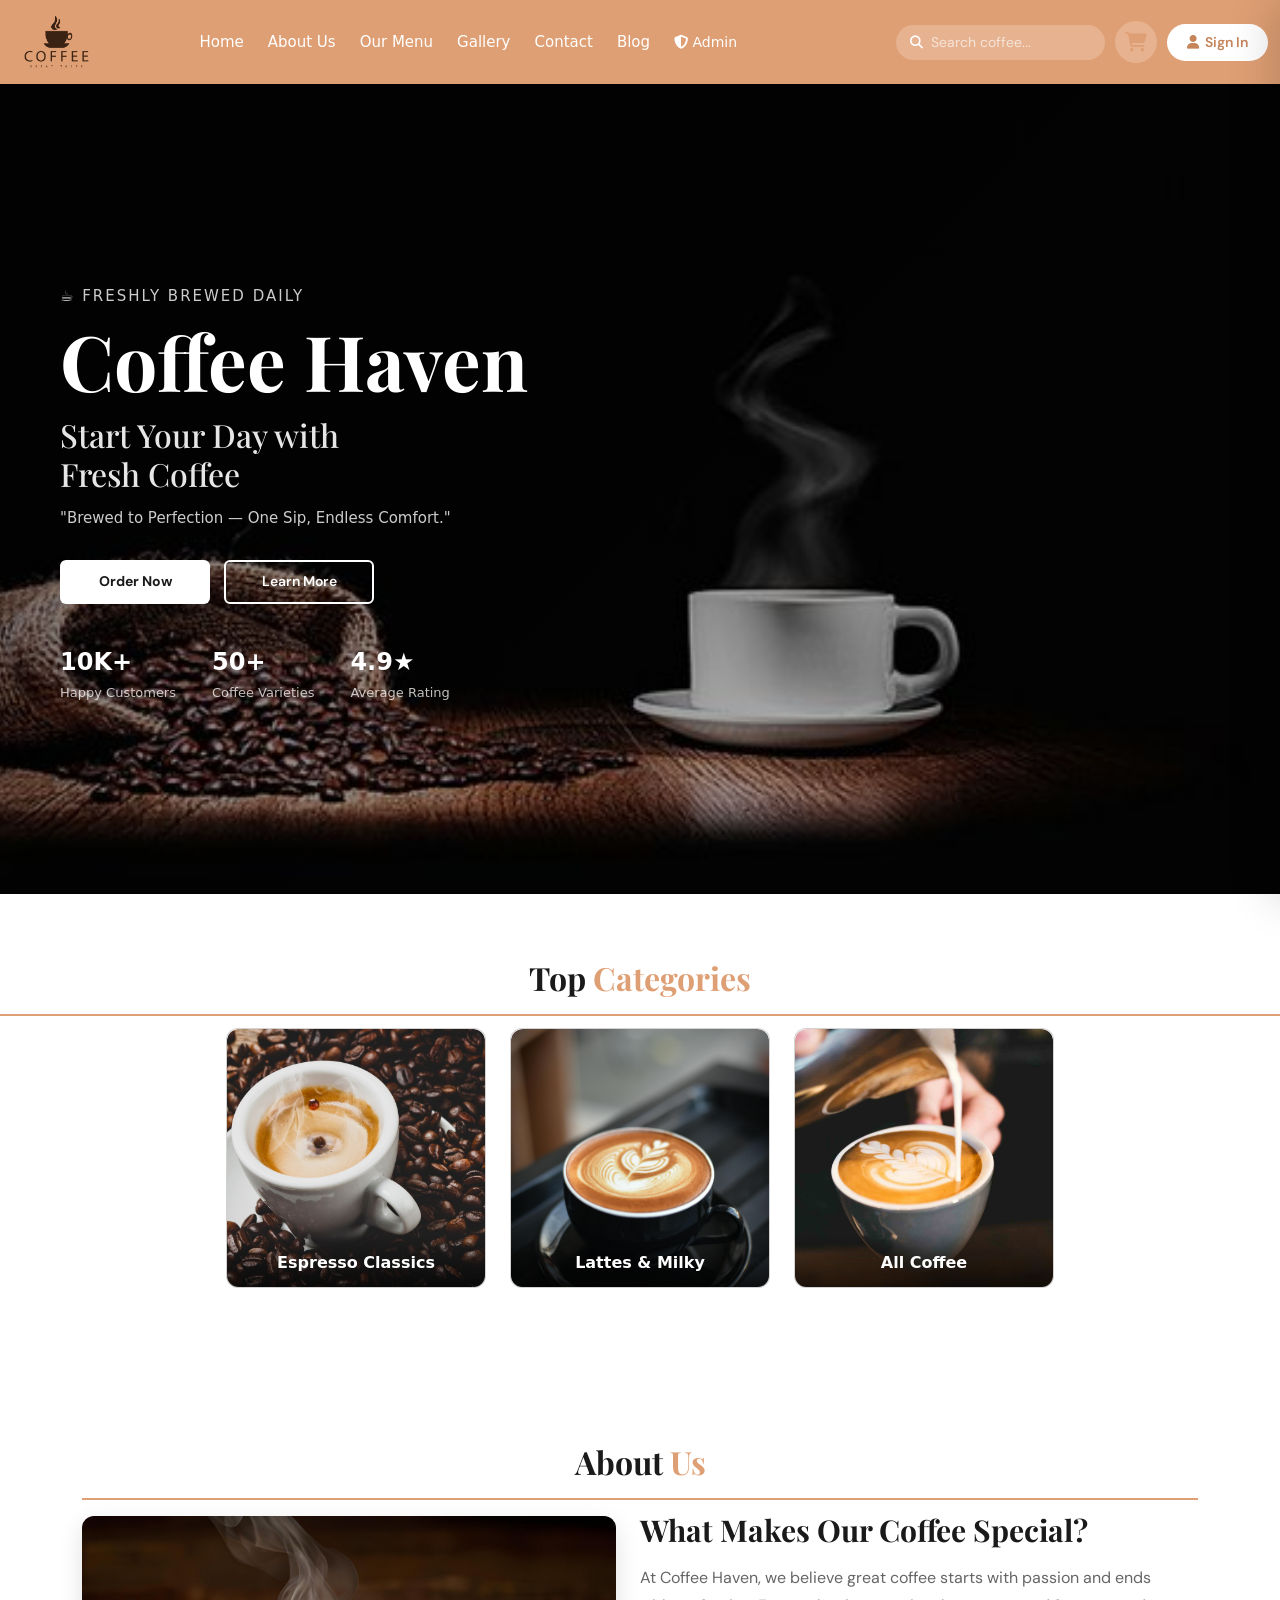
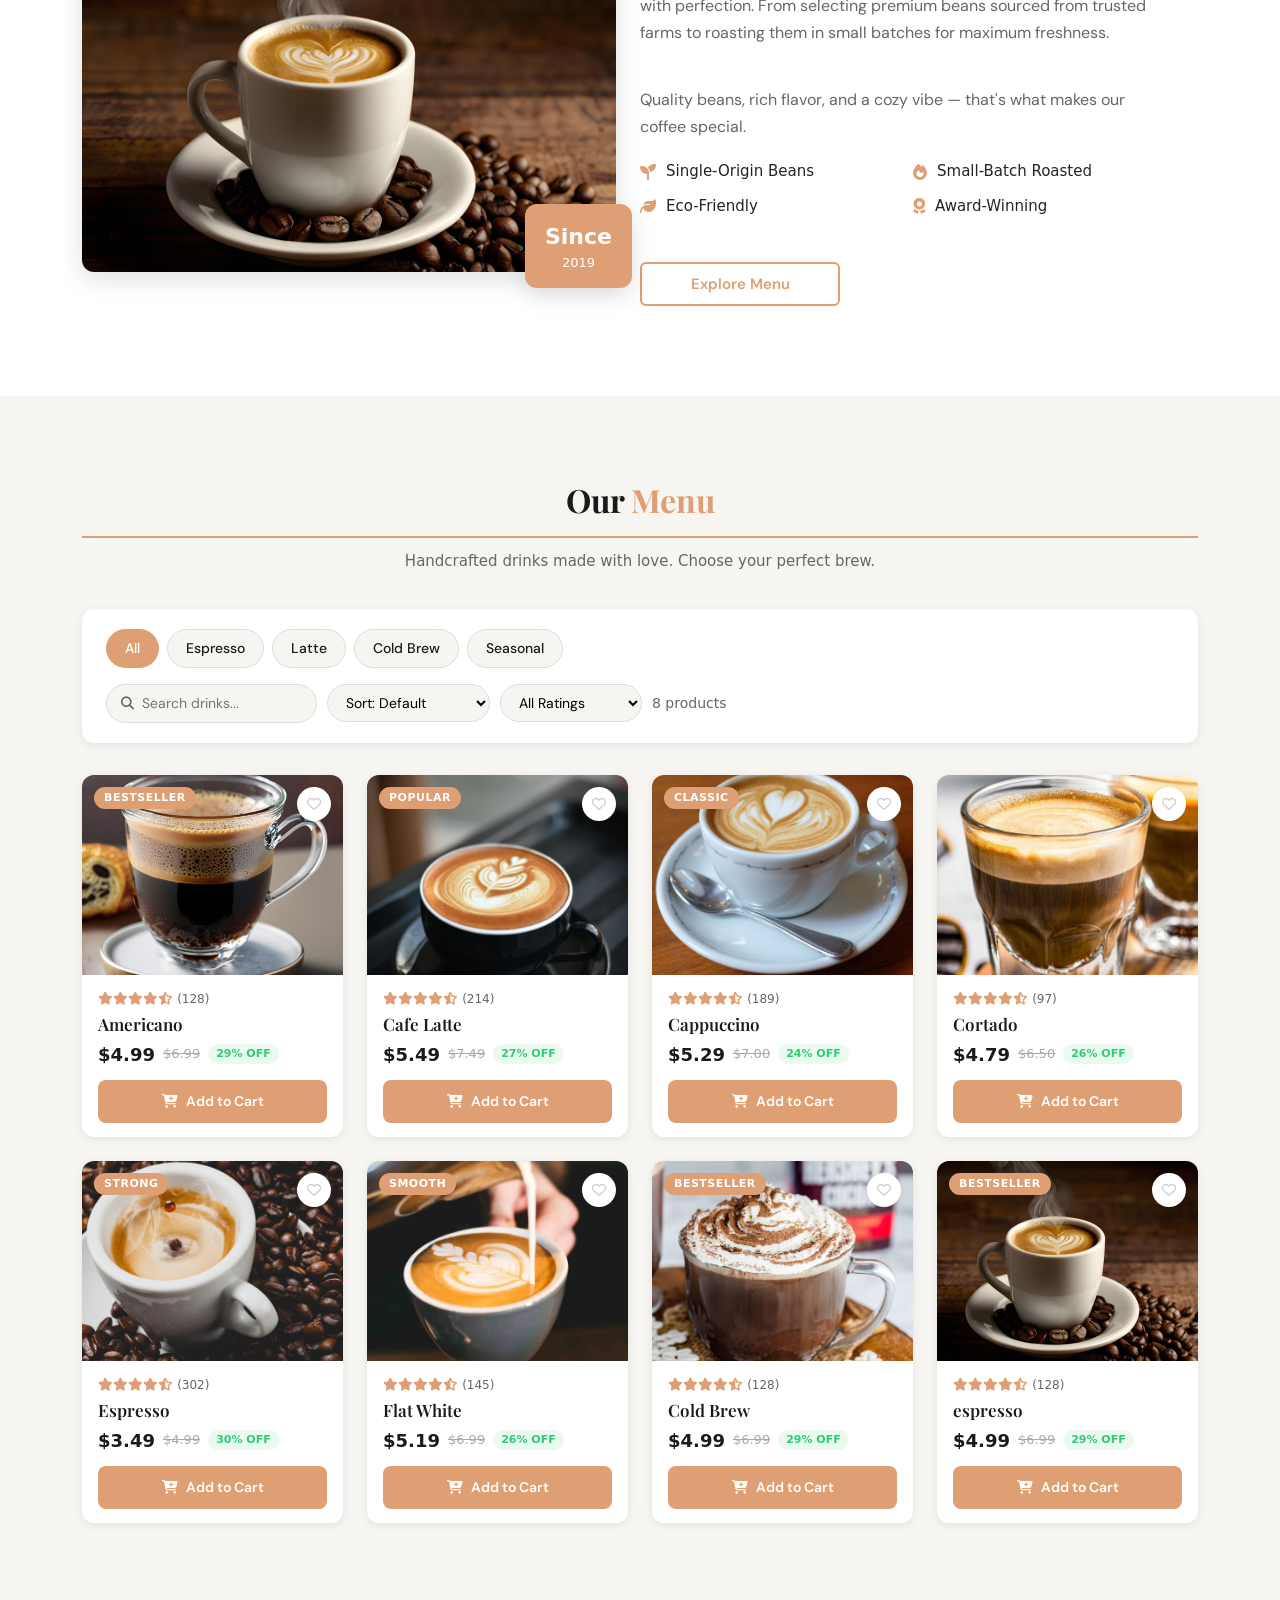
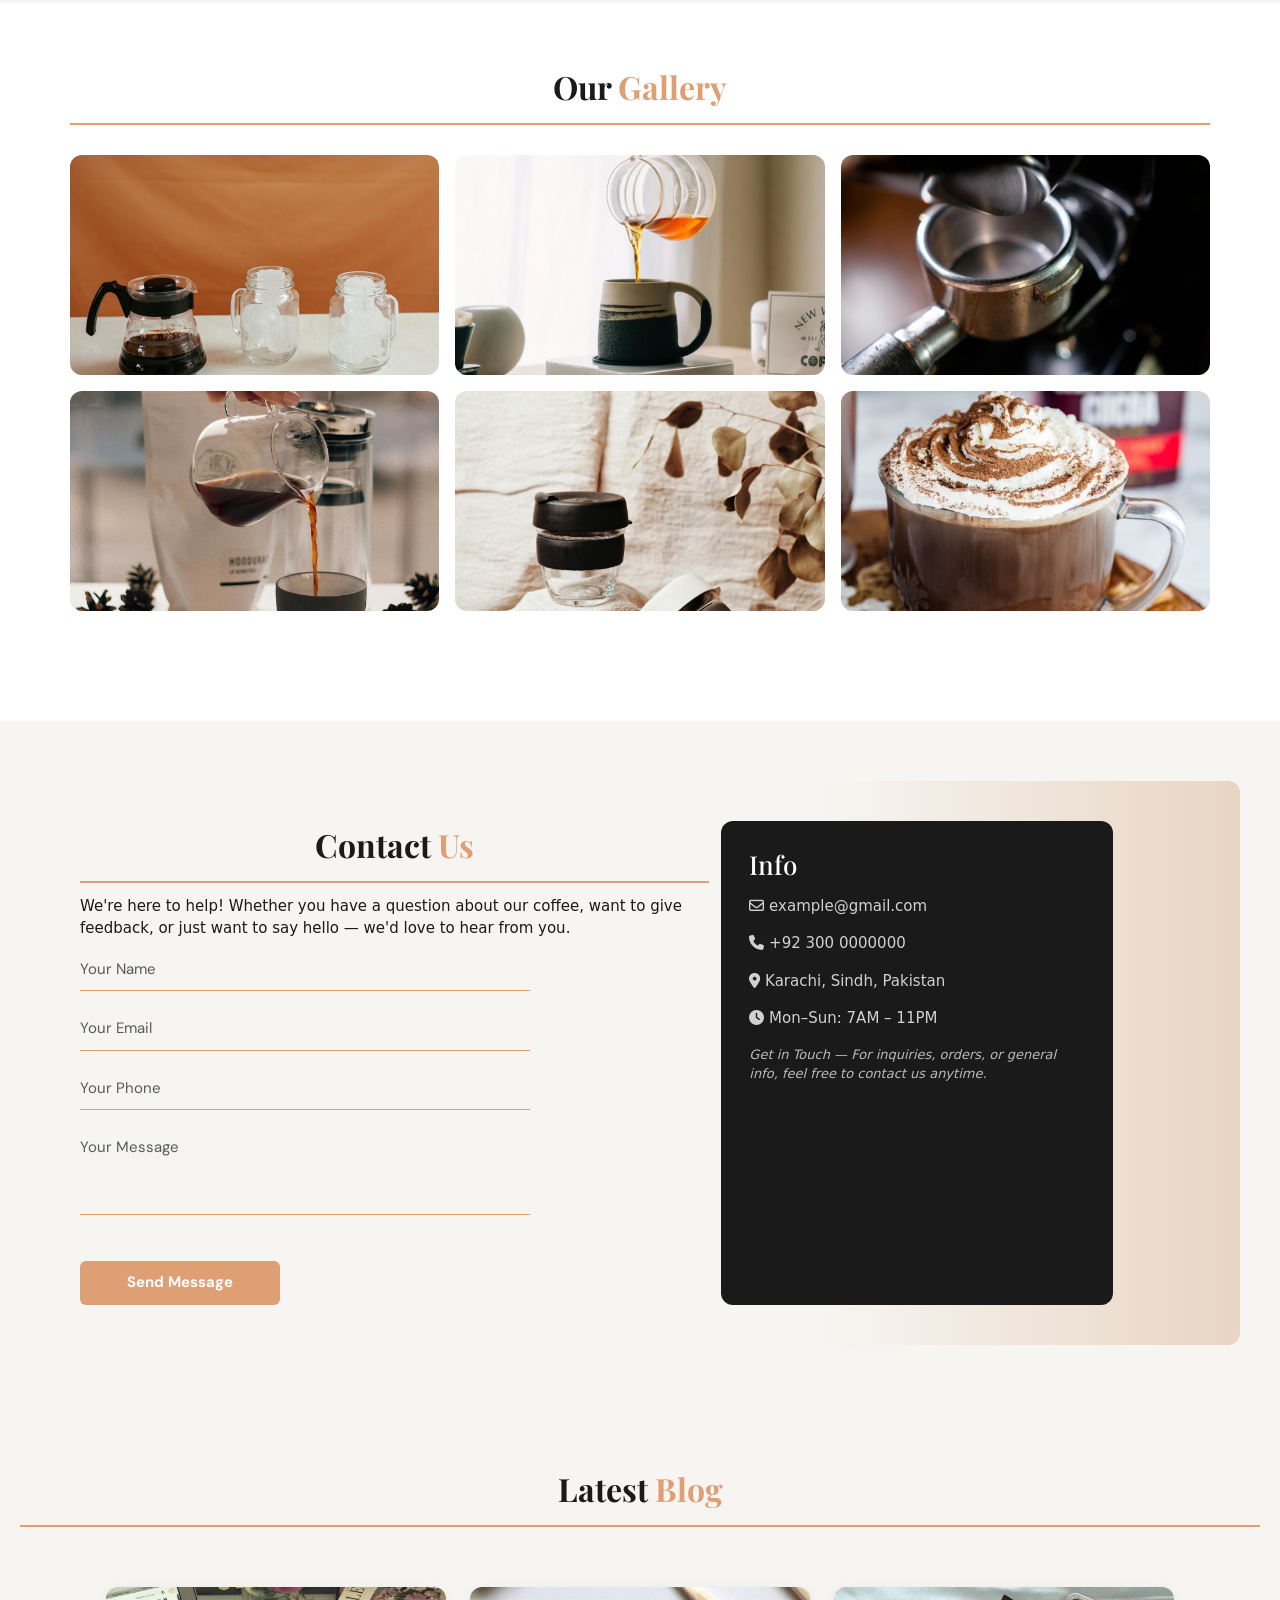
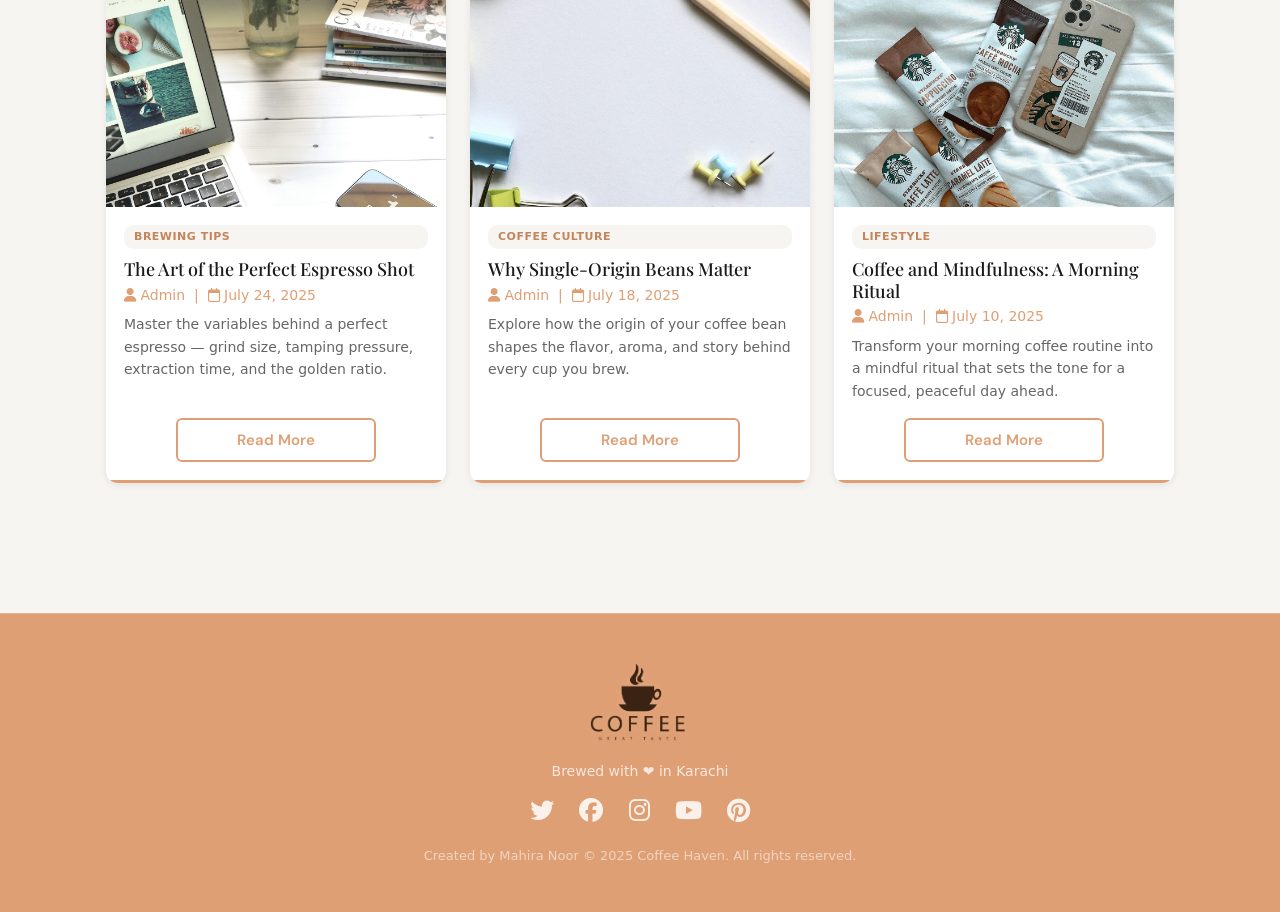
==== commit b7adfe7e: "update" ====
--- a/index.html
+++ b/index.html
@@ -2,7 +2,7 @@
 <html lang="en">
 <head>
   <meta charset="UTF-8">
-  <meta name="viewport" content="width=device-width, initial-scale=1.0">
+  <meta name="viewport" content="width=device-width, initial-scale=1.0, maximum-scale=1.0, user-scalable=no">
   <meta http-equiv="Cache-Control" content="no-cache, no-store, must-revalidate">
   <meta http-equiv="Pragma" content="no-cache">
   <meta http-equiv="Expires" content="0">
--- a/style.css
+++ b/style.css
@@ -35,6 +35,8 @@
 html {
   scroll-behavior: smooth;
   font-size: 16px;
+  width: 100%;
+  max-width: 100%;
 }
 
 html::-webkit-scrollbar { width: 8px; }
@@ -45,6 +47,8 @@
   font-family: var(--font-body);
   background: var(--white);
   color: var(--black);
+  width: 100%;
+  max-width: 100%;
   overflow-x: hidden;
   line-height: 1.6;
 }
@@ -52,6 +56,32 @@
 body.modal-open { overflow: hidden; }
 
 img { max-width: 100%; display: block; }
+iframe, video, canvas, svg { max-width: 100%; }
+
+section,
+nav,
+footer,
+.container,
+.container-fluid,
+.row,
+.col,
+[class*="col-"] {
+  max-width: 100%;
+}
+
+.nav-inner,
+.nav-actions,
+.filter-bar,
+.filter-controls,
+.search-box,
+.checkout-nav,
+.summary-item,
+.summary-shipping,
+.profile-header,
+.profile-stats,
+.order-bottom {
+  min-width: 0;
+}
 
 .all-content { background: var(--primary-light); }
 
@@ -137,6 +167,7 @@
   align-items: center;
   gap: 10px;
   margin-left: auto;
+  flex-wrap: wrap;
 }
 
 .nav-search-wrap {
@@ -627,6 +658,7 @@
   outline: none;
   font-size: 14px;
   width: 160px;
+  min-width: 0;
   font-family: var(--font-body);
   background: transparent;
 }
@@ -640,6 +672,7 @@
   font-family: var(--font-body);
   cursor: pointer;
   outline: none;
+  max-width: 100%;
 }
 
 .result-count { color: var(--gray); font-size: 14px; white-space: nowrap; }
@@ -1357,7 +1390,7 @@
 }
 
 .modal-box.modal-wide { max-width: 760px; }
-.modal-box.modal-full { max-width: 1000px; padding: 0; height: 88vh; overflow: hidden; }
+.modal-box.modal-full { max-width: 1000px; width: min(1000px, calc(100vw - 32px)); padding: 0; height: min(88vh, 920px); overflow: hidden; border-radius: 18px; }
 .modal-box.modal-sm { max-width: 420px; }
 
 .modal-close {
@@ -1686,14 +1719,16 @@
 .confirmation-note { font-size: 13px; color: var(--gray); }
 #confirmationContent .add-to-cart-btn { margin: 20px auto 0; max-width: 220px; }
 
+#adminContent { height: 100%; min-height: 0; }
+
 /* ── ADMIN DASHBOARD ─────────────────── */
-.admin-layout { display: flex; height: 88vh; }
+.admin-layout { display: flex; min-height: 100%; height: 100%; }
 
 .admin-sidebar { width: 200px; background: var(--black); display: flex; flex-direction: column; padding: 20px 0; flex-shrink: 0; }
 
 .admin-brand { color: var(--primary); font-family: var(--font-display); font-size: 18px; font-weight: 700; padding: 0 20px 20px; border-bottom: 1px solid rgba(255,255,255,0.1); margin-bottom: 12px; }
 
-.admin-nav { display: flex; flex-direction: column; gap: 2px; flex: 1; }
+.admin-nav { display: flex; flex-direction: column; gap: 2px; flex: 1; min-height: 0; }
 
 .admin-nav-btn {
   background: none;
@@ -1730,7 +1765,16 @@
 
 .admin-logout-btn:hover { color: #e74c3c; }
 
-.admin-main { flex: 1; overflow-y: auto; background: #f8f6f4; }
+.admin-main {
+  flex: 1;
+  min-width: 0;
+  min-height: 0;
+  overflow-y: auto;
+  overflow-x: hidden;
+  background: #f8f6f4;
+  scrollbar-gutter: stable;
+  -webkit-overflow-scrolling: touch;
+}
 .admin-section { padding: 28px; }
 .admin-section-title { font-family: var(--font-display); font-size: 20px; margin-bottom: 20px; }
 .admin-section-header { display: flex; justify-content: space-between; align-items: center; margin-bottom: 20px; flex-wrap: wrap; gap: 12px; }
@@ -1738,6 +1782,11 @@
 .analytics-cards { display: grid; grid-template-columns: repeat(4, 1fr); gap: 16px; margin-bottom: 28px; }
 
 .analytics-card { background: white; border-radius: var(--radius); padding: 20px; display: flex; align-items: center; gap: 16px; box-shadow: var(--shadow-sm); }
+.analytics-card,
+.chart-box,
+.admin-form,
+.admin-order-card,
+.inventory-card { min-width: 0; }
 
 .ac-icon { width: 48px; height: 48px; border-radius: var(--radius-sm); display: flex; align-items: center; justify-content: center; font-size: 20px; flex-shrink: 0; }
 .ac-icon.revenue { background: #fff8f4; color: var(--primary); }
@@ -1750,29 +1799,34 @@
 
 .analytics-charts { display: grid; grid-template-columns: 1fr 1fr; gap: 20px; }
 
-.chart-box { background: white; border-radius: var(--radius); padding: 20px; box-shadow: var(--shadow-sm); }
+.chart-box { background: white; border-radius: var(--radius); padding: 20px; box-shadow: var(--shadow-sm); min-width: 0; }
 .chart-box h5 { font-size: 14px; font-weight: 600; margin-bottom: 16px; color: var(--black); }
 
 .bar-chart { display: flex; align-items: flex-end; gap: 8px; height: 120px; }
 
-.bar-col { flex: 1; display: flex; flex-direction: column; align-items: center; height: 100%; gap: 6px; justify-content: flex-end; }
+.bar-col { flex: 1; min-width: 0; display: flex; flex-direction: column; align-items: center; height: 100%; gap: 6px; justify-content: flex-end; }
 .bar-fill { width: 100%; background: var(--primary); border-radius: 4px 4px 0 0; transition: height 0.6s ease; min-height: 4px; }
 .bar-col span { font-size: 10px; color: var(--gray); }
 
-.top-product-row { display: flex; align-items: center; gap: 10px; padding: 8px 0; border-bottom: 1px solid #f0f0f0; font-size: 13px; }
+.top-product-row { display: grid; grid-template-columns: minmax(0, 1fr) minmax(90px, 1.4fr) auto; align-items: center; gap: 10px; padding: 8px 0; border-bottom: 1px solid #f0f0f0; font-size: 13px; }
 .top-product-row:last-child { border-bottom: none; }
 
 .top-product-bar { flex: 1; height: 8px; background: #eee; border-radius: 4px; overflow: hidden; }
 .top-product-bar div { height: 100%; background: var(--primary); border-radius: 4px; }
 
-.top-product-row > span:first-child { min-width: 90px; }
+.top-product-row > span:first-child { min-width: 0; overflow-wrap: anywhere; }
 .top-product-row > span:last-child { color: var(--gray); min-width: 50px; text-align: right; }
 
+.admin-table-wrap { width: 100%; overflow-x: auto; }
 .admin-table { width: 100%; border-collapse: collapse; font-size: 14px; background: white; border-radius: var(--radius); overflow: hidden; box-shadow: var(--shadow-sm); }
 .admin-table th { background: var(--black); color: white; padding: 13px 16px; text-align: left; font-weight: 600; font-size: 14px; }
 .admin-table td { padding: 12px 16px; border-bottom: 1px solid #f0f0f0; vertical-align: middle; font-size: 14px; }
 .admin-table tr:last-child td { border-bottom: none; }
 .admin-table tr:hover td { background: #fafafa; }
+.admin-product-cell { display: flex; align-items: center; gap: 12px; min-width: 180px; }
+.admin-product-cell img { width: 44px; height: 44px; object-fit: cover; border-radius: 10px; flex-shrink: 0; }
+.admin-product-cell span { overflow-wrap: anywhere; }
+.admin-table-actions { display: flex; align-items: center; gap: 6px; }
 
 .stock-badge { display: inline-block; padding: 3px 10px; border-radius: 10px; font-size: 12px; font-weight: 700; }
 .stock-badge.low { background: #fdf0ee; color: #e74c3c; }
@@ -1813,11 +1867,14 @@
 
 .admin-order-card { background: white; border-radius: var(--radius-sm); padding: 16px; margin-bottom: 12px; box-shadow: var(--shadow-sm); }
 .admin-order-top { display: flex; gap: 14px; align-items: center; flex-wrap: wrap; margin-bottom: 8px; }
+.admin-order-top > * { min-width: 0; }
 .admin-order-meta { display: flex; gap: 16px; font-size: 13px; color: var(--gray); margin-bottom: 6px; flex-wrap: wrap; }
+.admin-order-meta span { display: inline-flex; align-items: center; gap: 4px; min-width: 0; }
 .admin-order-meta i { margin-right: 4px; color: var(--primary); }
-.admin-order-items { font-size: 13px; color: var(--gray); margin-bottom: 10px; }
-
-.status-select { border: 1.5px solid #ddd; border-radius: 20px; padding: 5px 12px; font-size: 13px; cursor: pointer; font-family: var(--font-body); }
+.admin-order-items { display: flex; flex-wrap: wrap; gap: 8px; font-size: 13px; color: var(--gray); margin-bottom: 10px; }
+.admin-order-items span { background: var(--gray-light); color: var(--black); padding: 4px 8px; border-radius: 999px; line-height: 1.3; }
+
+.status-select { border: 1.5px solid #ddd; border-radius: 20px; padding: 5px 12px; font-size: 13px; cursor: pointer; font-family: var(--font-body); width: 100%; max-width: 220px; }
 
 .inventory-grid { display: grid; grid-template-columns: repeat(auto-fill, minmax(180px, 1fr)); gap: 16px; }
 
@@ -1826,6 +1883,7 @@
 .inventory-card:not(.low-inv) { border-top-color: #2ecc71; }
 
 .inventory-card img { width: 80px; height: 80px; object-fit: cover; border-radius: var(--radius-sm); margin: 0 auto 10px; }
+.inv-info { min-width: 0; }
 .inv-info h5 { font-size: 14px; font-weight: 600; margin-bottom: 10px; }
 
 .inv-stock-row { display: flex; align-items: center; justify-content: center; gap: 10px; margin-bottom: 8px; }
@@ -1834,7 +1892,7 @@
 .inv-warning { color: #e74c3c; font-size: 12px; font-weight: 600; }
 .inv-ok { color: #27ae60; font-size: 12px; font-weight: 600; }
 
-.admin-login { text-align: center; padding: 40px 20px; }
+.admin-login { text-align: center; padding: 40px 20px; max-width: 420px; margin: 0 auto; }
 .admin-login-icon { font-size: 48px; color: var(--primary); margin-bottom: 16px; }
 .admin-login h3 { font-family: var(--font-display); margin-bottom: 8px; }
 .admin-login p { color: var(--gray); font-size: 15px; margin-bottom: 20px; }
@@ -1911,6 +1969,7 @@
   #home .content h3 { font-size: 26px; }
   .analytics-cards { grid-template-columns: repeat(2, 1fr); }
   .analytics-charts { grid-template-columns: 1fr; }
+  .top-product-row { grid-template-columns: minmax(0, 1fr) minmax(120px, 1fr) auto; }
   .payment-methods { grid-template-columns: 1fr 1fr; }
   .col-md-6 h3 { font-size: 24px; }
   .col-md-6 p { font-size: 15px; }
@@ -1918,6 +1977,7 @@
 
 /* ── TABLETS (≤992px) ────────────────── */
 @media (max-width: 992px) {
+  .modal-box.modal-full { width: min(100%, calc(100vw - 24px)); height: min(90vh, 900px); }
   #home .content h2 { font-size: 48px; }
   .gallery-grid { grid-template-columns: 1fr 1fr; }
   .card1 { max-width: 46%; }
@@ -1927,6 +1987,18 @@
 /* ── TABLET / LARGE PHONE (≤768px) ───── */
 @media (max-width: 768px) {
   /* Navbar */
+  .navbar > .container-fluid { align-items: center; }
+  .navbar-collapse { width: 100%; padding-top: 12px; }
+  .navbar-nav { width: 100%; align-items: stretch; gap: 4px; }
+  .nav-item .nav-link,
+  .nav-link { width: 100%; }
+  .nav-actions {
+    width: 100%;
+    justify-content: flex-start;
+    margin-left: 0;
+    gap: 8px;
+  }
+  .nav-auth-btn { flex: 1 1 auto; justify-content: center; }
   .nav-search-wrap { display: none; }
   .logo-text { display: none; }
   #logo img { width: 40px; height: 40px; }
@@ -1966,6 +2038,20 @@
   .product-grid { grid-template-columns: repeat(2, 1fr); gap: 14px; }
   .product-img-wrap { height: 170px; }
 
+  /* Filters */
+  .filter-controls {
+    width: 100%;
+    flex-direction: column;
+    align-items: stretch;
+  }
+  .search-box,
+  .filter-select,
+  .result-count {
+    width: 100%;
+    max-width: 100%;
+  }
+  .search-box input { width: 100%; }
+
   /* Gallery */
   .gallery-grid { grid-template-columns: 1fr 1fr; }
   #gallery .card { width: 48%; height: auto; }
@@ -1993,15 +2079,27 @@
   .detail-img-wrap { height: 260px; }
 
   /* Admin */
-  .admin-layout { flex-direction: column; height: auto; }
-  .admin-sidebar { width: 100%; padding: 10px 16px; flex-direction: row; flex-wrap: wrap; align-items: center; }
-  .admin-nav { flex-direction: row; flex-wrap: wrap; gap: 4px; }
-  .admin-nav-btn { padding: 8px 12px; font-size: 13px; }
+  .admin-layout { flex-direction: column; height: 100%; min-height: 100%; }
+  #adminContent { height: 100%; }
+  .admin-sidebar { width: 100%; padding: 14px 16px; flex-direction: column; align-items: stretch; gap: 12px; }
+  .admin-brand { padding: 0 0 12px; margin-bottom: 0; }
+  .admin-nav { flex-direction: row; flex-wrap: nowrap; gap: 8px; overflow-x: auto; padding-bottom: 4px; }
+  .admin-nav-btn { padding: 10px 12px; font-size: 13px; white-space: nowrap; border-radius: 10px; background: rgba(255,255,255,0.04); }
+  .admin-logout-btn { padding: 10px 0 0; justify-content: center; }
   .analytics-cards { grid-template-columns: 1fr 1fr; }
+  .top-product-row { grid-template-columns: 1fr; align-items: stretch; }
+  .top-product-row > span:last-child { text-align: left; }
+  .form-grid { grid-template-columns: 1fr; }
+  .form-actions { flex-wrap: wrap; }
+  .form-actions button { width: 100%; }
+  .status-select { width: 100%; min-height: 42px; }
+  .inventory-grid { grid-template-columns: repeat(auto-fit, minmax(160px, 1fr)); }
 
   /* Checkout */
   .checkout-form-grid { grid-template-columns: 1fr; }
   .payment-methods { grid-template-columns: 1fr; }
+  .checkout-nav { flex-wrap: wrap; }
+  .checkout-nav > button { width: 100%; }
 
   /* Cart */
   .cart-sidebar { width: 100%; right: -100%; }
@@ -2011,8 +2109,17 @@
 @media (max-width: 576px) {
   html { font-size: 15px; }
 
+  input,
+  select,
+  textarea {
+    font-size: 16px !important;
+  }
+
   /* Navbar */
   .nav-inner { padding: 0 12px; gap: 8px; }
+  .navbar-toggler { margin-left: auto; }
+  .nav-actions { flex-direction: row; align-items: stretch; }
+  .nav-auth-btn { min-width: 0; }
   .nav-auth-btn { padding: 7px 14px; font-size: 13px; }
   .nav-icon-btn { width: 38px; height: 38px; }
 
@@ -2066,23 +2173,82 @@
 
   /* Contact */
   #contact .container { padding: 20px; }
+  #contact .row { gap: 20px; }
+  #contact .col-md-7,
+  #contact .col-md-5 {
+    width: 100%;
+    flex: 1 1 100%;
+  }
   #contact h1 { font-size: 20px; }
   #contact p { font-size: 14px; }
   #contact #col p { font-size: 14px; }
   #contact-btn { width: 100%; }
 
+  /* Profile */
+  .profile-header { flex-direction: column; align-items: flex-start; }
+  .profile-stats { flex-direction: column; }
+  .pstat { border-right: none; border-bottom: 1px solid #eee; }
+  .pstat:last-child { border-bottom: none; }
+  .order-bottom { flex-direction: column; align-items: flex-start; gap: 6px; }
+
   /* Footer */
   .social-links i { font-size: 20px; margin: 0 8px; }
   .footer-logo img { width: 80px; }
 
   /* Admin */
+  .modal-box.modal-full {
+    width: calc(100vw - 16px);
+    max-width: calc(100vw - 16px);
+    height: min(calc(100vh - 16px), 900px);
+    max-height: calc(100vh - 16px);
+    margin: 8px;
+    border-radius: 18px;
+  }
   .analytics-cards { grid-template-columns: 1fr; }
   .admin-section { padding: 16px; }
+  .admin-section-header { align-items: stretch; }
+  .admin-add-btn { width: 100%; justify-content: center; }
   .analytics-chart { grid-template-columns: 1fr; }
+  .bar-chart { gap: 6px; height: 110px; }
+  .chart-box { padding: 16px; }
+  .inventory-grid { grid-template-columns: 1fr; }
+  .inventory-card { text-align: left; display: flex; gap: 14px; align-items: center; }
+  .inventory-card img { margin: 0; width: 72px; height: 72px; }
+  .inv-info { flex: 1; }
+  .inv-stock-row { justify-content: flex-start; }
+  .admin-order-card { padding: 14px; }
+  .admin-order-top { gap: 10px; }
+  .admin-order-meta { flex-direction: column; gap: 8px; }
+  .admin-table thead { display: none; }
+  .admin-table,
+  .admin-table tbody,
+  .admin-table tr,
+  .admin-table td { display: block; width: 100%; }
+  .admin-table { background: transparent; box-shadow: none; }
+  .admin-table tr { background: white; border-radius: var(--radius); box-shadow: var(--shadow-sm); margin-bottom: 12px; overflow: hidden; }
+  .admin-table td {
+    display: flex;
+    justify-content: space-between;
+    align-items: center;
+    gap: 12px;
+    text-align: right;
+    padding: 12px 14px;
+  }
+  .admin-table td::before {
+    content: attr(data-label);
+    font-weight: 700;
+    color: var(--black);
+    text-align: left;
+  }
+  .admin-product-cell { min-width: 0; max-width: 60%; justify-content: flex-end; text-align: right; }
+  .admin-product-cell span { overflow-wrap: anywhere; }
+  .admin-table-actions { justify-content: flex-end; }
 
   /* Modals */
+  .modal { padding: 8px; }
   .modal-box { padding: 20px; }
-  .modal-box.modal-full { height: 95vh; }
+  .modal-box.modal-sm,
+  .modal-box.modal-wide { max-width: 100%; }
   .product-detail-layout { gap: 16px; }
   .detail-img-wrap { height: 220px; }
   .detail-info h2 { font-size: 20px; }
@@ -2105,7 +2271,46 @@
   .heading { font-size: 20px; }
   #btn, .hero-outline-btn { min-width: 100%; }
   .hero-btns { flex-direction: column; }
+  .nav-actions { flex-direction: row; flex-wrap: wrap; align-items: center; }
+  .nav-auth-btn {
+    width: auto;
+    min-width: 120px;
+    border-radius: 999px;
+  }
+  .nav-profile-btn,
+  .nav-icon-btn {
+    width: 38px;
+    height: 38px;
+    border-radius: 50%;
+    flex: 0 0 auto;
+  }
+  .filter-bar { padding: 16px; }
+  .filter-cats { flex-direction: column; }
+  .filter-cat-btn { width: 100%; }
   .about-features { grid-template-columns: 1fr; }
   .checkout-form-grid { grid-template-columns: 1fr; }
   .payment-methods { grid-template-columns: 1fr; }
-}
+  .admin-sidebar { padding: 12px; }
+  .admin-nav-btn { font-size: 12px; padding: 9px 10px; }
+  .admin-section { padding: 12px; }
+  .modal-box.modal-full {
+    width: calc(100vw - 12px);
+    max-width: calc(100vw - 12px);
+    height: min(calc(100vh - 12px), 900px);
+    max-height: calc(100vh - 12px);
+    margin: 6px;
+    border-radius: 16px;
+  }
+  .admin-login { padding: 32px 16px; }
+  .analytics-card { padding: 16px; align-items: flex-start; }
+  .analytics-card h4 { font-size: 20px; }
+  .chart-box { padding: 14px; }
+  .admin-table td { flex-direction: column; align-items: flex-start; text-align: left; }
+  .admin-product-cell { max-width: 100%; width: 100%; justify-content: flex-start; text-align: left; }
+  .admin-table-actions { width: 100%; justify-content: flex-start; }
+  .inventory-card { flex-direction: column; align-items: flex-start; }
+  .inventory-card img { width: 100%; max-width: 120px; height: 120px; }
+  .inv-stock-row { width: 100%; justify-content: space-between; }
+  .admin-order-top { flex-direction: column; align-items: flex-start; }
+  .status-select { max-width: 100%; }
+}
